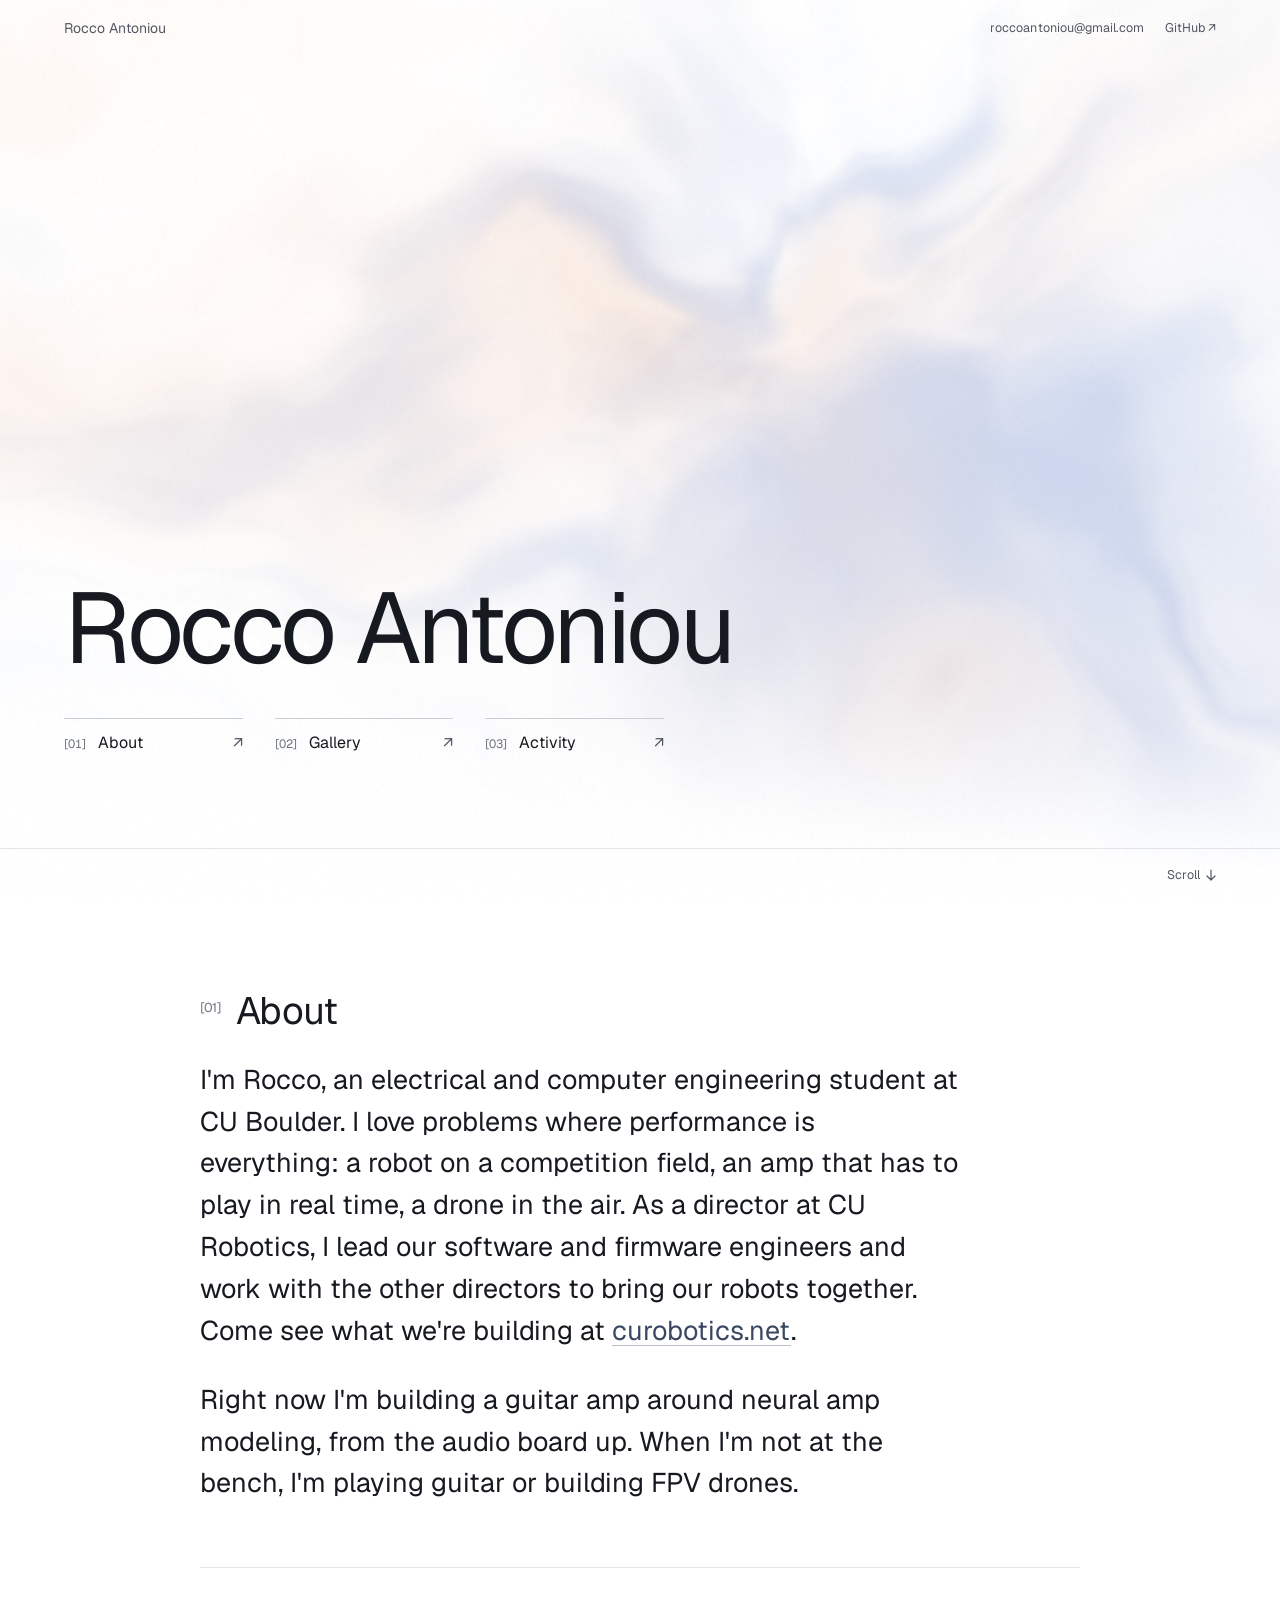
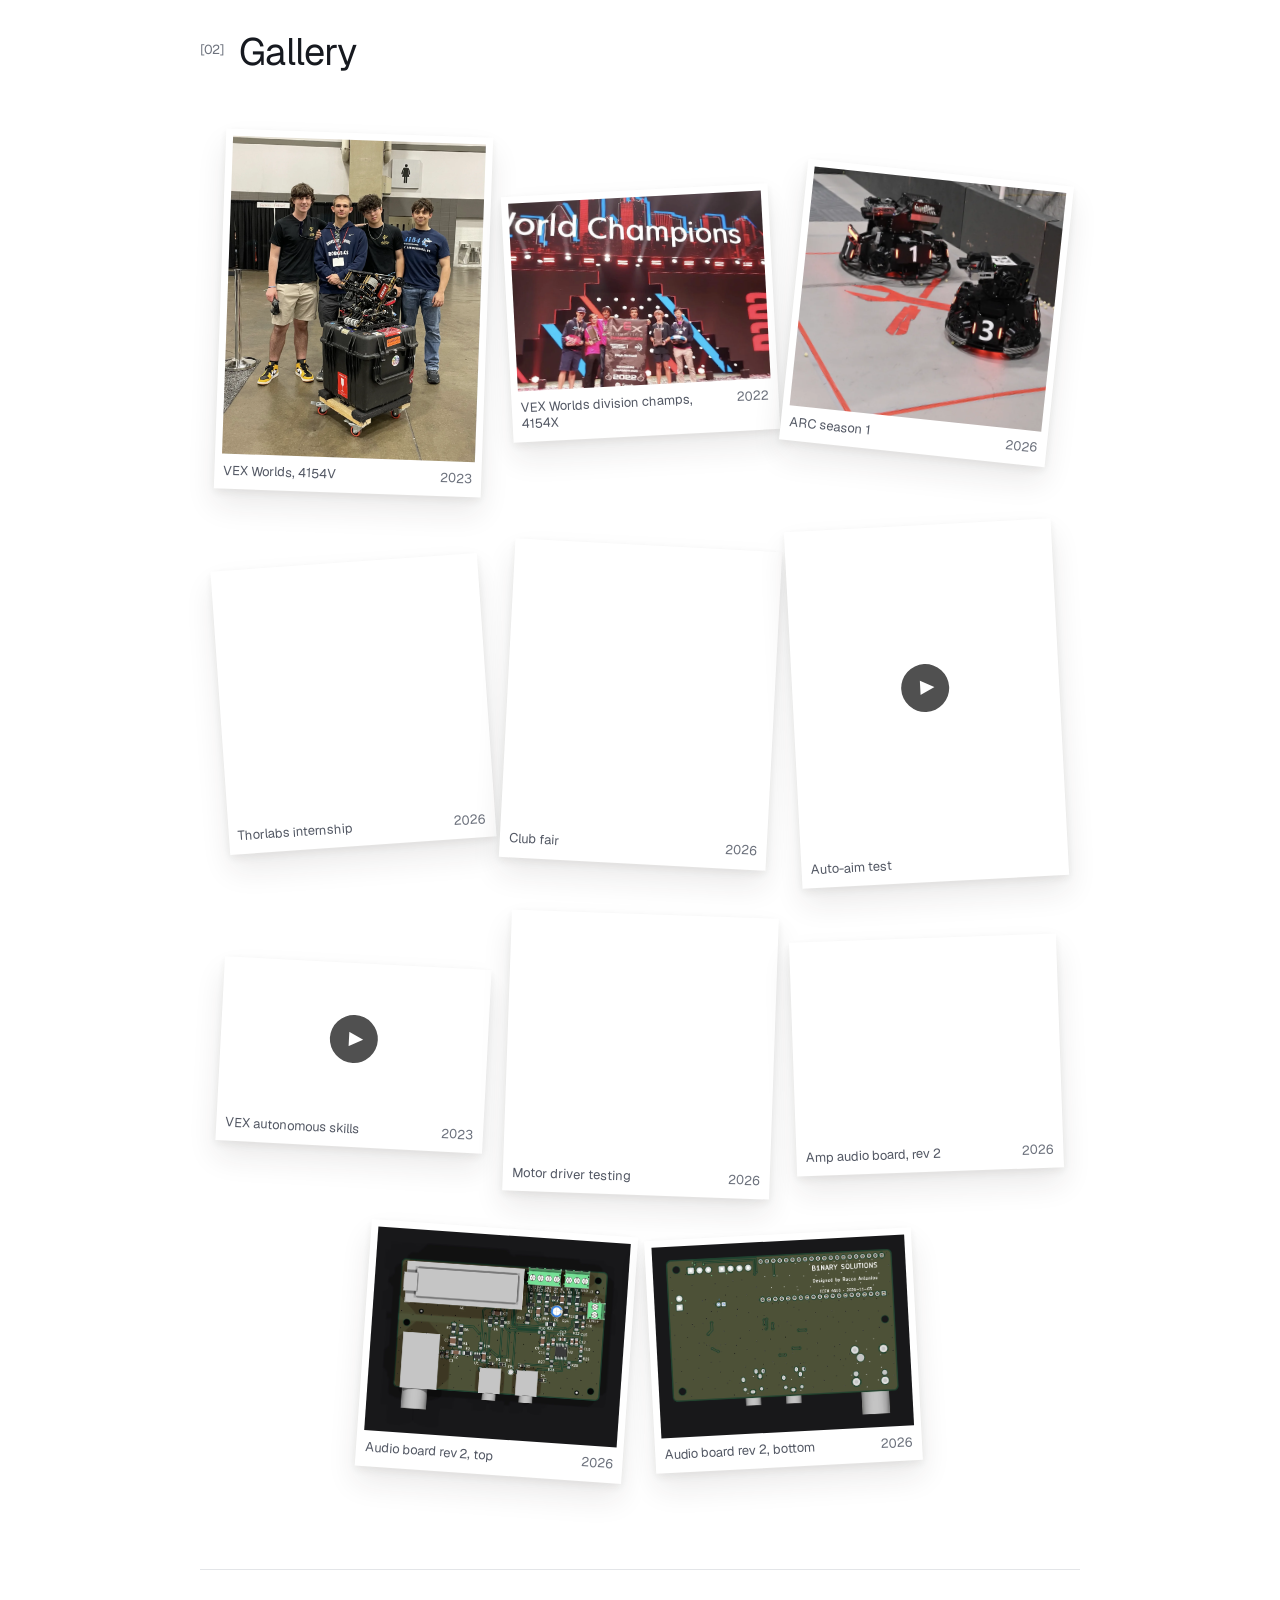
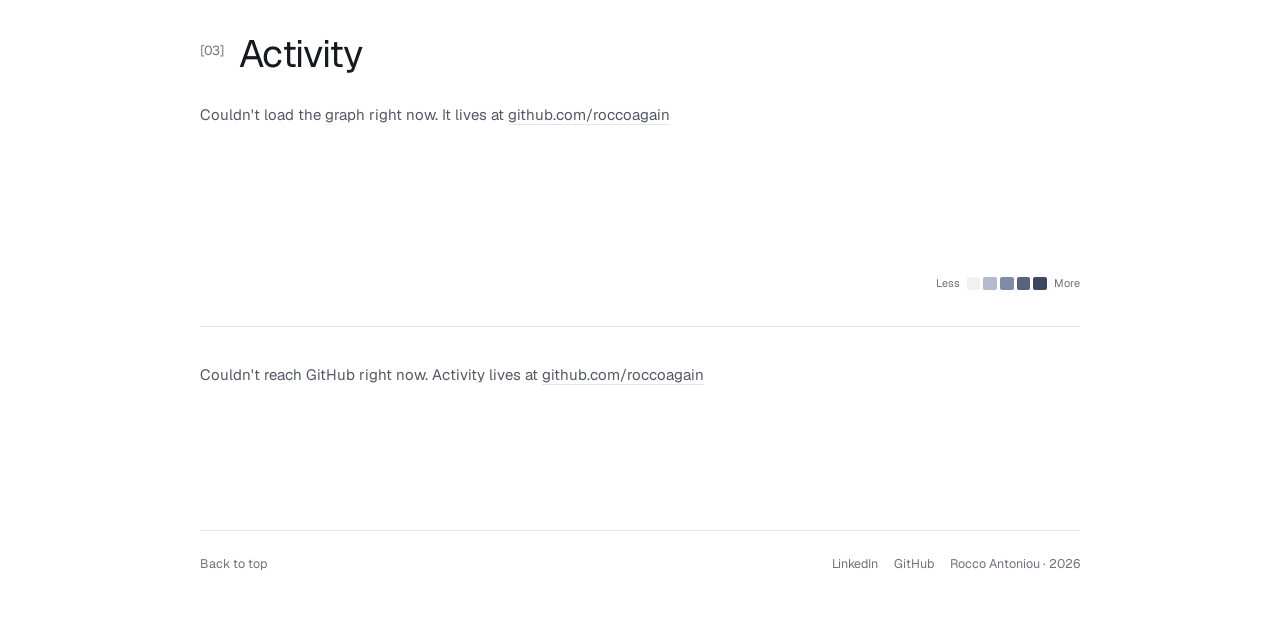
==== index.html @ c071d772 "Name team 4154X in the VEX Worlds 2022 caption Co-Authored-By: Claude Opus 5.5 <noreply@anthropic.co" ====
<!doctype html>
<html lang="en">
<head>
  <meta charset="utf-8" />
  <meta name="viewport" content="width=device-width, initial-scale=1" />
  <meta name="description" content="Rocco Antoniou — Electrical & Computer Engineering student at the University of Colorado Boulder." />
  <meta name="color-scheme" content="light dark" />
  <meta name="theme-color" content="#ffffff" media="(prefers-color-scheme: light)" />
  <meta name="theme-color" content="#000000" media="(prefers-color-scheme: dark)" />
  <title>Rocco Antoniou</title>
  <link rel="preload" href="Geist-Variable.woff2" as="font" type="font/woff2" crossorigin />
  <script>document.documentElement.classList.add("js");</script>
  <link rel="stylesheet" href="styles.css?v=23" />
</head>

<body>
  <a class="skip-link" href="#about">Skip to content</a>
  <header class="topbar fx" style="--i: 3">
    <a class="topbar-name" href="#top" tabindex="-1">Rocco Antoniou</a>
    <nav class="topbar-links" aria-label="Contact">
      <a href="mailto:roccoantoniou@gmail.com">roccoantoniou@gmail.com</a>
      <a href="https://github.com/roccoagain" target="_blank" rel="noopener noreferrer">GitHub ↗</a>
    </nav>
  </header>

  <section class="hero" id="top">
    <canvas class="hero-shader" aria-hidden="true"></canvas>
    <div class="hero-inner">
      <h1 class="title fx" style="--i: 0">Rocco Antoniou</h1>

      <ol class="index" aria-label="Contents">
        <li class="index-row fx" style="--i: 1">
          <a class="index-link" href="#about">
            <span class="index-number">[01]</span>
            <span class="index-label">About</span>
            <span class="index-arrow" aria-hidden="true">↗</span>
          </a>
        </li>
        <li class="index-row fx" style="--i: 1">
          <a class="index-link" href="#gallery">
            <span class="index-number">[02]</span>
            <span class="index-label">Gallery</span>
            <span class="index-arrow" aria-hidden="true">↗</span>
          </a>
        </li>
        <!-- Artifacts is hidden while it's empty. To bring it back, uncomment this
             link, the #artifacts section and the artifacts.js script tag below,
             and renumber Activity to [04] here and in its section heading.
        <li class="index-row fx" style="--i: 1">
          <a class="index-link" href="#artifacts">
            <span class="index-number">[03]</span>
            <span class="index-label">Artifacts</span>
            <span class="index-arrow" aria-hidden="true">↗</span>
          </a>
        </li>
        -->
        <li class="index-row fx" style="--i: 1">
          <a class="index-link" href="#activity">
            <span class="index-number">[03]</span>
            <span class="index-label">Activity</span>
            <span class="index-arrow" aria-hidden="true">↗</span>
          </a>
        </li>
      </ol>
    </div>

    <div class="strip fx" style="--i: 2">
      <a href="#about" aria-label="Scroll to content">
        Scroll
        <svg width="10" height="12" viewBox="0 0 10 12" fill="none" aria-hidden="true"><path d="M5 1v10M1 7l4 4 4-4" stroke="currentColor" stroke-width="1.2" stroke-linecap="round" stroke-linejoin="round"/></svg>
      </a>
    </div>
  </section>

  <main class="content">
    <section class="intro reveal" id="about">
      <h2 class="block-title"><span class="block-number">[01]</span> About</h2>
      <p class="intro-text">I'm Rocco, an electrical and computer engineering student at CU Boulder. I love problems where performance is everything: a robot on a competition field, an amp that has to play in real time, a drone in the air. As a director at CU Robotics, I lead our software and firmware engineers and work with the other directors to bring our robots together. Come see what we're building at <a href="https://curobotics.net" target="_blank" rel="noopener noreferrer">curobotics.net</a>.</p>
      <p class="intro-text">Right now I'm building a guitar amp around neural amp modeling, from the audio board up. When I'm not at the bench, I'm playing guitar or building FPV drones.</p>
    </section>

    <section class="block" id="gallery" aria-labelledby="gallery-title">
      <h2 class="block-title reveal" id="gallery-title"><span class="block-number">[02]</span> Gallery</h2>
      <div class="photo-gallery reveal" role="group" aria-label="Robotics, internship and project gallery">
        <a class="photo-print" href="images/4154v-worlds.webp" style="--tilt: 2deg; --order: 1">
          <img src="images/4154v-worlds.webp" width="1600" height="2015" alt="VEX team 4154V with their robot at the 2023 VEX Worlds" loading="lazy" decoding="async" />
          <span class="print-caption" aria-hidden="true"><span>VEX Worlds, 4154V</span> <span class="print-year">2023</span></span>
        </a>
        <a class="photo-print" href="images/vex-worlds-2022-division-champs.webp" style="--tilt: -3deg; --order: 2">
          <img src="images/vex-worlds-2022-division-champs.webp" width="1206" height="895" alt="VEX team 4154X on stage at the 2022 VEX Worlds, holding trophies and the High School Division Champions banner" loading="lazy" decoding="async" />
          <span class="print-caption" aria-hidden="true"><span>VEX Worlds division champs, 4154X</span> <span class="print-year">2022</span></span>
        </a>
        <a class="photo-print" href="images/cu-robots.webp" style="--tilt: 6deg; --order: 3">
          <img src="images/cu-robots.webp" width="1024" height="972" alt="CU Robotics robots on the field at ARC season 1, 2026" loading="lazy" decoding="async" />
          <span class="print-caption" aria-hidden="true"><span>ARC season 1</span> <span class="print-year">2026</span></span>
        </a>
        <a class="photo-print" href="images/thorlabs-interns.webp" style="--tilt: -4deg; --order: 4">
          <img src="images/thorlabs-interns.webp" width="1600" height="1530" alt="Rocco with a fellow intern at the Thorlabs Colorado Center for Innovation, summer 2026" loading="lazy" decoding="async" />
          <span class="print-caption" aria-hidden="true"><span>Thorlabs internship</span> <span class="print-year">2026</span></span>
        </a>
        <a class="photo-print" href="images/cu-robotics-club-fair.webp" style="--tilt: 3deg; --order: 5">
          <img src="images/cu-robotics-club-fair.webp" width="1043" height="1141" alt="Rocco at the CU Robotics tent with a robot at a campus club fair in 2026" loading="lazy" decoding="async" />
          <span class="print-caption" aria-hidden="true"><span>Club fair</span> <span class="print-year">2026</span></span>
        </a>
        <a class="photo-print video-print" href="images/robot-auto-aim.mp4" data-video style="--tilt: -3deg; --order: 6">
          <img src="images/robot-auto-aim.webp" width="480" height="598" alt="Robot auto-aim demonstration" loading="lazy" decoding="async" />
          <span class="print-caption" aria-hidden="true">Auto-aim test</span>
          <span class="video-play" aria-hidden="true">▶</span>
        </a>
        <a class="photo-print video-print" href="images/vex-skills.mp4" data-video style="--tilt: 3deg; --order: 7">
          <img src="images/vex-skills.webp" width="1280" height="720" alt="VEX Robotics autonomous skills run, 2023" loading="lazy" decoding="async" />
          <span class="print-caption" aria-hidden="true"><span>VEX autonomous skills</span> <span class="print-year">2023</span></span>
          <span class="video-play" aria-hidden="true">▶</span>
        </a>
        <a class="photo-print" href="images/motor-driver-testing.webp" style="--tilt: 2deg; --order: 8">
          <img src="images/motor-driver-testing.webp" width="1600" height="1513" alt="Bench setup for testing motor drivers Rocco wrote: a 3D-printed arm on a brushless motor, two more motors and a control board wired to a power supply" loading="lazy" decoding="async" />
          <span class="print-caption" aria-hidden="true"><span>Motor driver testing</span> <span class="print-year">2026</span></span>
        </a>
        <a class="photo-print" href="images/audio-board-rev2.webp" style="--tilt: -2deg; --order: 9">
          <img src="images/audio-board-rev2.webp" width="1600" height="1213" alt="3D render of the guitar amp's audio board rev 2, with the Daisy Seed, input jacks and screw terminals" loading="lazy" decoding="async" />
          <span class="print-caption" aria-hidden="true"><span>Amp audio board, rev 2</span> <span class="print-year">2026</span></span>
        </a>
        <a class="photo-print" href="images/audio-board-rev2-top.webp" style="--tilt: 4deg; --order: 10">
          <img src="images/audio-board-rev2-top.webp" width="1478" height="1196" alt="Top view render of the audio board rev 2 layout" loading="lazy" decoding="async" />
          <span class="print-caption" aria-hidden="true"><span>Audio board rev 2, top</span> <span class="print-year">2026</span></span>
        </a>
        <a class="photo-print" href="images/audio-board-rev2-bottom.webp" style="--tilt: -3deg; --order: 11">
          <img src="images/audio-board-rev2-bottom.webp" width="1351" height="1021" alt="Bottom view render of the audio board rev 2, with the B1nary Solutions silkscreen" loading="lazy" decoding="async" />
          <span class="print-caption" aria-hidden="true"><span>Audio board rev 2, bottom</span> <span class="print-year">2026</span></span>
        </a>
      </div>
    </section>

    <dialog class="photo-viewer" aria-label="Gallery viewer">
      <button class="viewer-close" type="button" aria-label="Close gallery viewer" autofocus>×</button>
      <img class="viewer-image" alt="" />
      <video class="viewer-video" controls playsinline preload="none" hidden></video>
      <div class="viewer-controls">
        <button class="viewer-prev" type="button" aria-label="Previous item">←</button>
        <span class="viewer-count" aria-live="polite" aria-atomic="true"></span>
        <button class="viewer-next" type="button" aria-label="Next item">→</button>
      </div>
    </dialog>

    <!-- Artifacts section, hidden while empty (see the note in the contents list).
    <section class="block reveal" id="artifacts">
      <h2 class="block-title"><span class="block-number">[03]</span> Artifacts</h2>
      <p class="block-lede">Small, self-contained pages I've built. This list finds them on its own: any folder in the site's repo with a page in it shows up here.</p>
      <ul class="rows" id="artifact-list">
        <li><span class="row-blurb">Nothing here right now. New pages show up on their own.</span></li>
      </ul>
    </section>
    -->

    <section class="block reveal" id="activity">
      <h2 class="block-title"><span class="block-number">[03]</span> Activity</h2>
      <p class="block-lede" id="contrib-lede">Loading the last year from GitHub…</p>
      <div class="graph-wrap">
        <div class="graph" id="contrib-graph" role="img" aria-label="GitHub contribution graph for the last year"></div>
      </div>
      <div class="graph-legend" aria-hidden="true">
        <span>Less</span>
        <i class="cell l0"></i><i class="cell l1"></i><i class="cell l2"></i><i class="cell l3"></i><i class="cell l4"></i>
        <span>More</span>
      </div>
      <p class="block-lede is-mid" id="activity-lede">Loading recent public activity…</p>
      <ul class="rows" id="activity-list"></ul>
    </section>

    <footer class="colophon">
      <a href="#top">Back to top</a>
      <span class="colophon-links">
        <a href="https://www.linkedin.com/in/roccoantoniou" target="_blank" rel="noopener noreferrer">LinkedIn</a>
        <a href="https://github.com/roccoagain" target="_blank" rel="noopener noreferrer">GitHub</a>
        <span>Rocco Antoniou · 2026</span>
      </span>
    </footer>
  </main>

  <script src="hero-shader.js?v=1" defer></script>
  <script src="main.js?v=4" defer></script>
  <script src="gallery.js?v=3" defer></script>
  <!-- <script src="artifacts.js?v=1" defer></script> (Artifacts hidden while empty) -->
  <script src="activity.js?v=2" defer></script>
</body>
</html>
---- styles.css ----
@font-face {
  font-family: "Geist";
  font-style: normal;
  font-weight: 100 900;
  src: url("Geist-Variable.woff2") format("woff2");
  font-display: swap;
}

:root {
  color-scheme: light dark;

  /* The page follows the system theme: white in light mode, black in dark mode. */
  --paper: #fff;
  --paper-line: #e3e5e8;
  --line-strong: #c9ced6;
  --card: #fff;
  --bar-bg: rgba(255, 255, 255, 0.85);
  --text: #16191f;
  --text-soft: #535864;
  --text-faint: #6d727d;
  --slate: #3a4763;
  --select: rgba(58, 71, 99, 0.2);
  --print-shadow: 0 3px 8px #28251d14, 0 16px 30px #28251d17;
  --print-shadow-hover: 0 4px 10px #28251d14, 0 24px 40px #28251d26;
  --cell-0: rgba(58, 71, 99, 0.08);
  --cell-1: #b3bccc;
  --cell-2: #7e8ca6;
  --cell-3: #56647f;
  --cell-4: #3a4763;
  --hero-cool: rgba(150, 168, 205, 0.4);
  --hero-warm: rgba(244, 206, 186, 0.35);

  /* the gallery viewer is always dark */
  --ink: #f7f7f5;

  --strip: 52px;
  --bar: 56px;
  --gutter: clamp(24px, 5vw, 80px);
  --measure: 880px;
  --section-pad: clamp(40px, 7vh, 72px);
  --sans: "Geist", -apple-system, BlinkMacSystemFont, "Segoe UI", Helvetica, Arial, sans-serif;
  --display: var(--sans);
  --ease-out: cubic-bezier(0.22, 0.61, 0.36, 1);
}

@media (prefers-color-scheme: dark) {
  :root {
    --paper: #000;
    --paper-line: #26282d;
    --line-strong: #3a3d44;
    --card: #131417;
    --bar-bg: rgba(0, 0, 0, 0.8);
    --text: #f2f3f5;
    --text-soft: #aeb2ba;
    --text-faint: #8c919a;
    --slate: #a9b8d6;
    --select: rgba(169, 184, 214, 0.3);
    --print-shadow: 0 3px 8px #0006, 0 16px 30px #0008;
    --print-shadow-hover: 0 4px 10px #0006, 0 24px 40px #000a;
    --cell-0: rgba(169, 184, 214, 0.1);
    --cell-1: #2c3546;
    --cell-2: #435273;
    --cell-3: #6577a0;
    --cell-4: #a9b8d6;
    --hero-cool: rgba(51, 66, 102, 0.6);
    --hero-warm: rgba(92, 56, 43, 0.4);
  }
}

* {
  box-sizing: border-box;
}

html {
  scroll-behavior: smooth;
}

::selection {
  background: var(--select);
}

body {
  margin: 0;
  background: var(--paper);
  color: var(--text);
  font-family: var(--sans);
  -webkit-font-smoothing: antialiased;
}

a:focus-visible {
  outline: 2px solid currentColor;
  outline-offset: 5px;
}

.skip-link {
  position: fixed;
  top: 12px;
  left: 24px;
  z-index: 20;
  padding: 12px 16px;
  background: var(--paper);
  color: var(--text);
  transform: translateY(-160%);
}

.skip-link:focus {
  transform: none;
}

/* ── top bar ── */
.topbar {
  position: fixed;
  top: 0;
  left: 0;
  right: 0;
  z-index: 10;
  height: var(--bar);
  padding: 0 var(--gutter);
  display: flex;
  justify-content: space-between;
  align-items: center;
  font-size: 12.5px;
  letter-spacing: 0.005em;
  color: var(--text-soft);
  border-bottom: 1px solid transparent;
  transition:
    color 0.35s var(--ease-out),
    background-color 0.35s var(--ease-out),
    border-color 0.35s var(--ease-out);
}

.topbar.is-light {
  background: var(--bar-bg);
  -webkit-backdrop-filter: blur(10px);
  backdrop-filter: blur(10px);
  border-bottom-color: var(--paper-line);
}

.topbar-name {
  margin-right: auto;
  font-family: var(--display);
  font-size: 14px;
  opacity: 0;
  transform: translateY(4px);
  pointer-events: none;
  transition: opacity 0.35s var(--ease-out), transform 0.35s var(--ease-out);
}

.topbar.is-light .topbar-name {
  opacity: 1;
  transform: none;
  pointer-events: auto;
  color: var(--text);
}

.topbar-links {
  display: flex;
  align-items: center;
  gap: 20px;
  white-space: nowrap;
}

.topbar a {
  color: inherit;
  text-decoration: underline 1px transparent;
  text-underline-offset: 0.25em;
  transition: text-decoration-color 0.25s var(--ease-out);
}

.topbar a:hover,
.topbar a:focus-visible {
  text-decoration-color: currentColor;
  outline: none;
}

/* ── hero ── */
.hero {
  position: relative;
  min-height: 100vh;
  min-height: 100svh;
  display: flex;
  flex-direction: column;
  justify-content: flex-end;
  align-items: center;
  padding: calc(var(--bar) + 80px) var(--gutter) calc(var(--strip) + 80px);
  color: var(--text);
  background-color: var(--paper);
  /* Shown when WebGL isn't available: a still version of the shader's glow. */
  background-image:
    radial-gradient(60% 55% at 82% 18%, var(--hero-cool), transparent 70%),
    radial-gradient(45% 40% at 62% 38%, var(--hero-warm), transparent 70%);
  overflow: hidden;
}

.hero-shader {
  position: absolute;
  inset: 0;
  z-index: 0;
  width: 100%;
  height: 100%;
  display: block;
  pointer-events: none;
  opacity: 0;
  transition: opacity 1.6s var(--ease-out);
}

.hero-shader.is-on {
  opacity: 1;
}

.hero-inner {
  position: relative;
  z-index: 1;
  width: 100%;
}

.title {
  margin: 0;
  font-family: var(--display);
  font-weight: 400;
  font-size: clamp(38px, 7.8vw, 112px);
  line-height: 1;
  letter-spacing: -0.035em;
}

/* ── hero index ── */
.index {
  list-style: none;
  width: min(100%, 600px);
  display: flex;
  gap: 32px;
  margin: 40px 0 0;
  padding: 0;
  font-family: var(--display);
  font-size: 16px;
  line-height: 2;
}

.index-row {
  flex: 1;
}

.index-link {
  display: flex;
  align-items: baseline;
  gap: 12px;
  padding: 8px 0;
  border-top: 1px solid var(--line-strong);
  white-space: nowrap;
  color: inherit;
  text-decoration: none;
}

.index-link:focus-visible {
  outline: none;
}

.index-number {
  font-family: var(--sans);
  font-size: 12px;
  font-variant-numeric: tabular-nums;
  color: var(--text-faint);
}

.index-label {
  border-bottom: 1px solid transparent;
  transition: border-color 0.25s var(--ease-out);
}

.index-link:hover .index-label,
.index-link:focus-visible .index-label {
  border-bottom-color: var(--text-soft);
}

.index-arrow {
  margin-left: auto;
  font-family: var(--sans);
  color: var(--text-soft);
  transition: transform 0.3s var(--ease-out);
}

.index-link:hover .index-arrow,
.index-link:focus-visible .index-arrow {
  transform: translate(2px, -2px);
}

@media (hover: hover) {
  .index:hover .index-row:not(:hover) {
    opacity: 0.7;
    transition: opacity 0.3s var(--ease-out);
  }
}

/* ── bottom strip ── */
.strip {
  position: absolute;
  left: 0;
  right: 0;
  bottom: 0;
  z-index: 2;
  height: var(--strip);
  padding: 0 var(--gutter);
  display: flex;
  justify-content: flex-end;
  align-items: center;
  gap: 16px;
  border-top: 1px solid var(--paper-line);
  font-size: 12.5px;
  color: var(--text-soft);
}

.strip a {
  color: inherit;
  text-decoration: none;
  display: inline-flex;
  align-items: center;
  gap: 6px;
}

.strip a svg {
  animation: bob 2.4s ease-in-out infinite;
}

@keyframes bob {
  0%, 100% { transform: translateY(-1px); }
  50% { transform: translateY(2px); }
}

/* ── content ── */
.content {
  position: relative;
  z-index: 1;
  background: var(--paper);
  padding: clamp(56px, 10vh, 120px) 24px 64px;
}

.intro,
.block,
.colophon {
  width: min(100%, var(--measure));
  margin: 0 auto;
}

.intro,
.block {
  scroll-margin-top: calc(var(--bar) + 16px);
}

.intro {
  padding-bottom: var(--section-pad);
}

.intro-text {
  max-width: 760px;
  margin: 0;
  font-size: clamp(20px, 2.3vw, 27px);
  line-height: 1.55;
}

.intro-text + .intro-text {
  margin-top: 1em;
}

.intro-text a {
  color: var(--slate);
  text-decoration: underline;
  text-decoration-thickness: 1px;
  text-underline-offset: 0.2em;
  text-decoration-color: color-mix(in srgb, currentColor 35%, transparent);
  transition: text-decoration-color 0.25s var(--ease-out);
}

.intro-text a:hover {
  text-decoration-color: currentColor;
}

.intro .block-title {
  margin-bottom: clamp(20px, 3vh, 28px);
}

.block {
  padding: var(--section-pad) 0;
  border-top: 1px solid var(--paper-line);
}

.block-title {
  margin: 0 0 clamp(24px, 4vh, 36px);
  font-family: var(--display);
  font-weight: 400;
  font-size: clamp(30px, 4vw, 38px);
  line-height: 1.1;
  letter-spacing: -0.02em;
}

.block-number {
  font-family: var(--sans);
  font-size: 13px;
  color: var(--text-faint);
  vertical-align: 0.9em;
  margin-right: 6px;
}

.block-lede {
  margin: -8px 0 24px;
  font-size: 15px;
  line-height: 1.6;
  color: var(--text-soft);
}

/* lede introducing the second half of a section */
.block-lede.is-mid {
  margin: clamp(28px, 4vh, 40px) 0 16px;
  padding-top: clamp(28px, 4vh, 40px);
  border-top: 1px solid var(--paper-line);
}

.block-lede a,
.rows a {
  color: inherit;
  text-decoration: underline 1px var(--paper-line);
  text-underline-offset: 0.25em;
  transition: text-decoration-color 0.25s var(--ease-out);
}

.rows a {
  color: var(--text);
}

.block-lede a:hover,
.rows a:hover {
  text-decoration-color: currentColor;
}

/* ── gallery ── */
.photo-gallery {
  width: min(100%, var(--measure));
  margin: 8px auto 0;
  padding: 24px 20px 32px;
  display: flex;
  flex-wrap: wrap;
  gap: 32px 20px;
  align-items: center;
  justify-content: center;
  isolation: isolate;
}

.photo-print {
  display: block;
  flex: 0 0 calc((100% - 40px) / 3);
  min-width: 0;
  padding: 7px 7px 0;
  background: var(--card);
  color: var(--text-soft);
  text-decoration: none;
  box-shadow: var(--print-shadow);
  transform: rotate(var(--tilt));
  transition: transform 0.45s var(--ease-out), box-shadow 0.45s var(--ease-out);
  cursor: zoom-in;
}

.photo-print img {
  display: block;
  width: 100%;
  height: auto;
}

.print-caption {
  display: flex;
  align-items: baseline;
  gap: 8px;
  padding: 9px 2px 10px;
  font-family: var(--display);
  font-size: 13px;
  line-height: 1.25;
}

.print-year {
  flex-shrink: 0;
  margin-left: auto;
  color: var(--text-faint);
  font-variant-numeric: tabular-nums;
}

.js .photo-gallery:not(.is-visible) .photo-print {
  transform: translateY(28px) rotate(0);
}

/* The staggered entrance is an animation, not a transition delay, so it
   doesn't linger and slow down later hovers. */
.js .photo-gallery.is-visible .photo-print {
  animation: print-in 0.45s var(--ease-out) backwards;
  animation-delay: calc(var(--order) * 80ms);
}

@keyframes print-in {
  from { transform: translateY(28px) rotate(0); }
}

.photo-print:focus-visible {
  outline: 2px solid var(--slate);
  outline-offset: 4px;
  z-index: 2;
  transform: translateY(-12px) rotate(0);
}

@media (hover: hover) {
  .photo-print:hover {
    z-index: 2;
    transform: translateY(-12px) rotate(0) scale(1.035);
    box-shadow: var(--print-shadow-hover);
  }
}

.video-print {
  position: relative;
}

.video-play {
  position: absolute;
  top: calc(50% - 16px);
  left: 50%;
  transform: translate(-50%, -50%);
  display: grid;
  place-items: center;
  width: 48px;
  height: 48px;
  padding-left: 3px;
  border-radius: 50%;
  background: #111b;
  color: #fff;
  font-size: 20px;
}

/* ── gallery viewer ── */
.photo-viewer {
  position: fixed;
  inset: 0;
  width: 100%;
  max-width: none;
  height: 100%;
  max-height: none;
  margin: 0;
  padding: 64px 24px 80px;
  border: 0;
  background: rgba(17, 18, 19, 0.96);
  color: var(--ink);
}

.photo-viewer[open] {
  display: flex;
  align-items: center;
  justify-content: center;
  animation: fx-fade-in 0.25s ease-out;
}

/* Keep scroll gestures from reaching the page behind the open viewer. */
.photo-viewer:modal {
  overscroll-behavior: contain;
}

.photo-viewer::backdrop {
  background: #111;
  overflow: hidden;
  overscroll-behavior: contain;
}

.viewer-image,
.viewer-video {
  max-width: 100%;
  max-height: 100%;
}

.viewer-image {
  display: block;
  object-fit: contain;
}

.viewer-image[hidden],
.viewer-video[hidden] {
  display: none;
}

.photo-viewer button {
  width: 44px;
  height: 44px;
  padding: 0;
  border: 1px solid #ffffff40;
  border-radius: 50%;
  background: transparent;
  color: inherit;
  font: 24px var(--sans);
  cursor: pointer;
}

.photo-viewer button:hover {
  background: #ffffff18;
}

.photo-viewer button:focus-visible {
  outline: 2px solid currentColor;
  outline-offset: 4px;
}

.viewer-close {
  position: absolute;
  right: 20px;
  top: 14px;
}

.viewer-controls {
  position: absolute;
  bottom: 20px;
  left: 0;
  right: 0;
  display: flex;
  align-items: center;
  justify-content: center;
  gap: 24px;
}

.viewer-count {
  min-width: 48px;
  font: 13px var(--display);
  text-align: center;
}

/* ── activity ── */
/* Cells grow to fill the column, down to 9px before the graph scrolls. */
#activity {
  container-type: inline-size;
}

.graph-wrap,
.graph-legend {
  --gap: 3px;
  --cell: max(9px, min(14px, calc((100cqw - 52 * var(--gap)) / 53)));
}

.graph-wrap {
  overflow-x: auto;
  padding-bottom: 4px;
}

.graph-months {
  display: grid;
  grid-template-columns: repeat(53, var(--cell));
  gap: var(--gap);
  width: max-content;
  margin-bottom: 4px;
  font-size: 11px;
  color: var(--text-faint);
}

.graph {
  display: grid;
  grid-template-rows: repeat(7, var(--cell));
  grid-auto-flow: column;
  grid-auto-columns: var(--cell);
  gap: var(--gap);
  width: max-content;
  min-height: calc(7 * var(--cell) + 6 * var(--gap));
}

.cell {
  display: block;
  width: var(--cell, 9px);
  height: var(--cell, 9px);
  border-radius: 2px;
  background: var(--cell-0);
}

.cell.pad { visibility: hidden; }
.cell.l1 { background: var(--cell-1); }
.cell.l2 { background: var(--cell-2); }
.cell.l3 { background: var(--cell-3); }
.cell.l4 { background: var(--cell-4); }

.graph-legend {
  max-width: calc(53 * var(--cell) + 52 * var(--gap)); /* lines up with the graph */
  display: flex;
  align-items: center;
  justify-content: flex-end;
  gap: 3px;
  margin-top: 8px;
  font-size: 11px;
  color: var(--text-faint);
}

.graph-legend span + .cell,
.graph-legend .cell + span {
  margin-left: 4px;
}

.rows {
  list-style: none;
  margin: 0;
  padding: 0;
  font-size: 15px;
  line-height: 1.6;
}

.rows li {
  display: flex;
  align-items: baseline;
  gap: 8px;
  padding: 16px 0;
  border-top: 1px solid var(--paper-line);
}

.rows li:first-child {
  border-top: none;
  padding-top: 0;
}

.row-name {
  min-width: 0;
  overflow-wrap: anywhere;
}

/* artifact rows carry a full-width description under the name line */
.rows .has-blurb {
  flex-wrap: wrap;
  row-gap: 2px;
}

.row-blurb {
  flex-basis: 100%;
  font-size: 13.5px;
  color: var(--text-soft);
}

.row-leader {
  flex: 1 1 0;
  min-width: 16px;
  overflow: hidden;
  white-space: nowrap;
  color: var(--paper-line);
  letter-spacing: 2px;
}

.row-leader::before {
  content: "..........................................................................................";
}

.row-count {
  margin-left: 6px;
  font-size: 12.5px;
  color: var(--text-faint);
}

.row-when {
  flex-shrink: 0;
  font-size: 12.5px;
  color: var(--text-faint);
  font-variant-numeric: tabular-nums;
}

/* artifacts read as cards: each one is a whole page you can open */
#artifact-list {
  display: grid;
  grid-template-columns: repeat(auto-fill, minmax(260px, 1fr));
  gap: 16px;
}

#artifact-list li,
#artifact-list li:first-child {
  position: relative;
  padding: 18px 20px 20px;
  border: 1px solid var(--paper-line);
  border-radius: 10px;
  background: var(--card);
  transition: transform 0.35s var(--ease-out), box-shadow 0.35s var(--ease-out), border-color 0.35s var(--ease-out);
}

#artifact-list .row-leader {
  display: none;
}

#artifact-list .row-name {
  flex: 1 1 auto;
  font-family: var(--display);
  font-size: 17px;
}

#artifact-list .row-when {
  margin-left: auto;
}

#artifact-list .row-blurb {
  margin-top: 6px;
}

/* The whole card is the link's hit area. */
#artifact-list a {
  border-bottom: 0;
}

#artifact-list a::after {
  content: "";
  position: absolute;
  inset: 0;
  border-radius: inherit;
}

#artifact-list a:focus-visible {
  outline: none;
}

#artifact-list li:focus-within {
  outline: 2px solid var(--slate);
  outline-offset: 3px;
}

@media (hover: hover) {
  #artifact-list li:hover {
    transform: translateY(-3px);
    border-color: var(--line-strong);
    box-shadow: var(--print-shadow);
  }
}

/* ── footer ── */
.colophon {
  margin-top: var(--section-pad);
  padding-top: 24px;
  border-top: 1px solid var(--paper-line);
  display: flex;
  justify-content: space-between;
  font-size: 12.5px;
  color: var(--text-faint);
}

.colophon-links {
  display: flex;
  flex-wrap: wrap;
  gap: 16px;
}

.colophon a {
  color: inherit;
  text-decoration: underline 1px transparent;
  text-underline-offset: 0.25em;
}

.colophon a:hover {
  text-decoration-color: currentColor;
}

/* ── entrance effects ── */
/* Only hide when JS is running; without it the page stays visible. */
.js .fx {
  opacity: 0;
}

.is-ready .fx {
  animation: fx-el-in 0.9s var(--ease-out) forwards;
  animation-delay: calc(0.25s + var(--i, 0) * 0.09s);
}

.is-ready .title.fx {
  animation-name: fx-title-in;
  animation-duration: 1.1s;
}

/* The top bar is position:fixed and later gains backdrop-filter. A filter left
   behind by animation-fill-mode:forwards nests the backdrop group in WebKit,
   so fade it with opacity only and leave its filter at none. */
.is-ready .topbar.fx {
  animation-name: fx-fade-in;
}

.js .reveal {
  opacity: 0;
  filter: blur(10px);
  transform: translateY(10px);
  transition:
    opacity 0.9s var(--ease-out),
    filter 0.9s var(--ease-out),
    transform 0.9s var(--ease-out);
}

.reveal.is-visible {
  opacity: 1;
  filter: blur(0);
  transform: none;
}

@keyframes fx-title-in {
  0% { opacity: 0; filter: blur(26px); }
  45% { opacity: 1; }
  100% { opacity: 1; filter: blur(0); }
}

@keyframes fx-fade-in {
  0% { opacity: 0; }
  100% { opacity: 1; }
}

@keyframes fx-el-in {
  0% { opacity: 0; filter: blur(12px); }
  100% { opacity: 1; filter: blur(0); }
}

@media (prefers-reduced-motion: reduce) {
  html { scroll-behavior: auto; }
  .fx,
  .reveal,
  .strip a svg {
    opacity: 1 !important;
    transform: none !important;
    filter: none !important;
    animation: none !important;
    transition: none !important;
  }
  .photo-print,
  .js .photo-gallery.is-visible .photo-print,
  .photo-viewer[open] {
    animation: none;
    transition: none;
  }
  .js .photo-gallery:not(.is-visible) .photo-print {
    transform: rotate(var(--tilt));
  }
}

/* ── small screens ── */
@media (max-width: 720px) {
  .topbar-name {
    display: none;
  }
  .topbar-links {
    width: 100%;
    justify-content: space-between;
  }
}

@media (max-width: 600px) {
  .hero {
    min-height: 88svh;
    padding-bottom: calc(var(--strip) + 48px);
  }
  .title {
    font-size: clamp(38px, 10vw, 60px);
  }
  .index {
    flex-wrap: wrap;
    gap: 8px 24px;
    margin-top: 32px;
  }
  .index-row {
    flex: 1 1 120px;
  }
  .content {
    padding-top: 56px;
    padding-bottom: 32px;
  }
  .photo-gallery {
    margin-top: 0;
    padding: 16px 4px 24px;
    gap: 24px 16px;
  }
  .photo-print {
    flex-basis: calc((100% - 16px) / 2);
    padding: 4px;
  }
  .row-leader {
    display: none;
  }
  .row-when {
    margin-left: auto;
    padding-left: 8px;
  }
  .colophon {
    gap: 20px;
  }
  .colophon-links {
    gap: 12px 20px;
  }
}

@media (max-width: 480px) {
  .row-name {
    flex: 1 1 auto;
  }
  .colophon {
    flex-direction: column;
  }
}

/* The two contact links stop fitting the bar below ~337px */
@media (max-width: 380px) {
  .topbar {
    padding: 0 16px;
    font-size: 11.5px;
  }
}
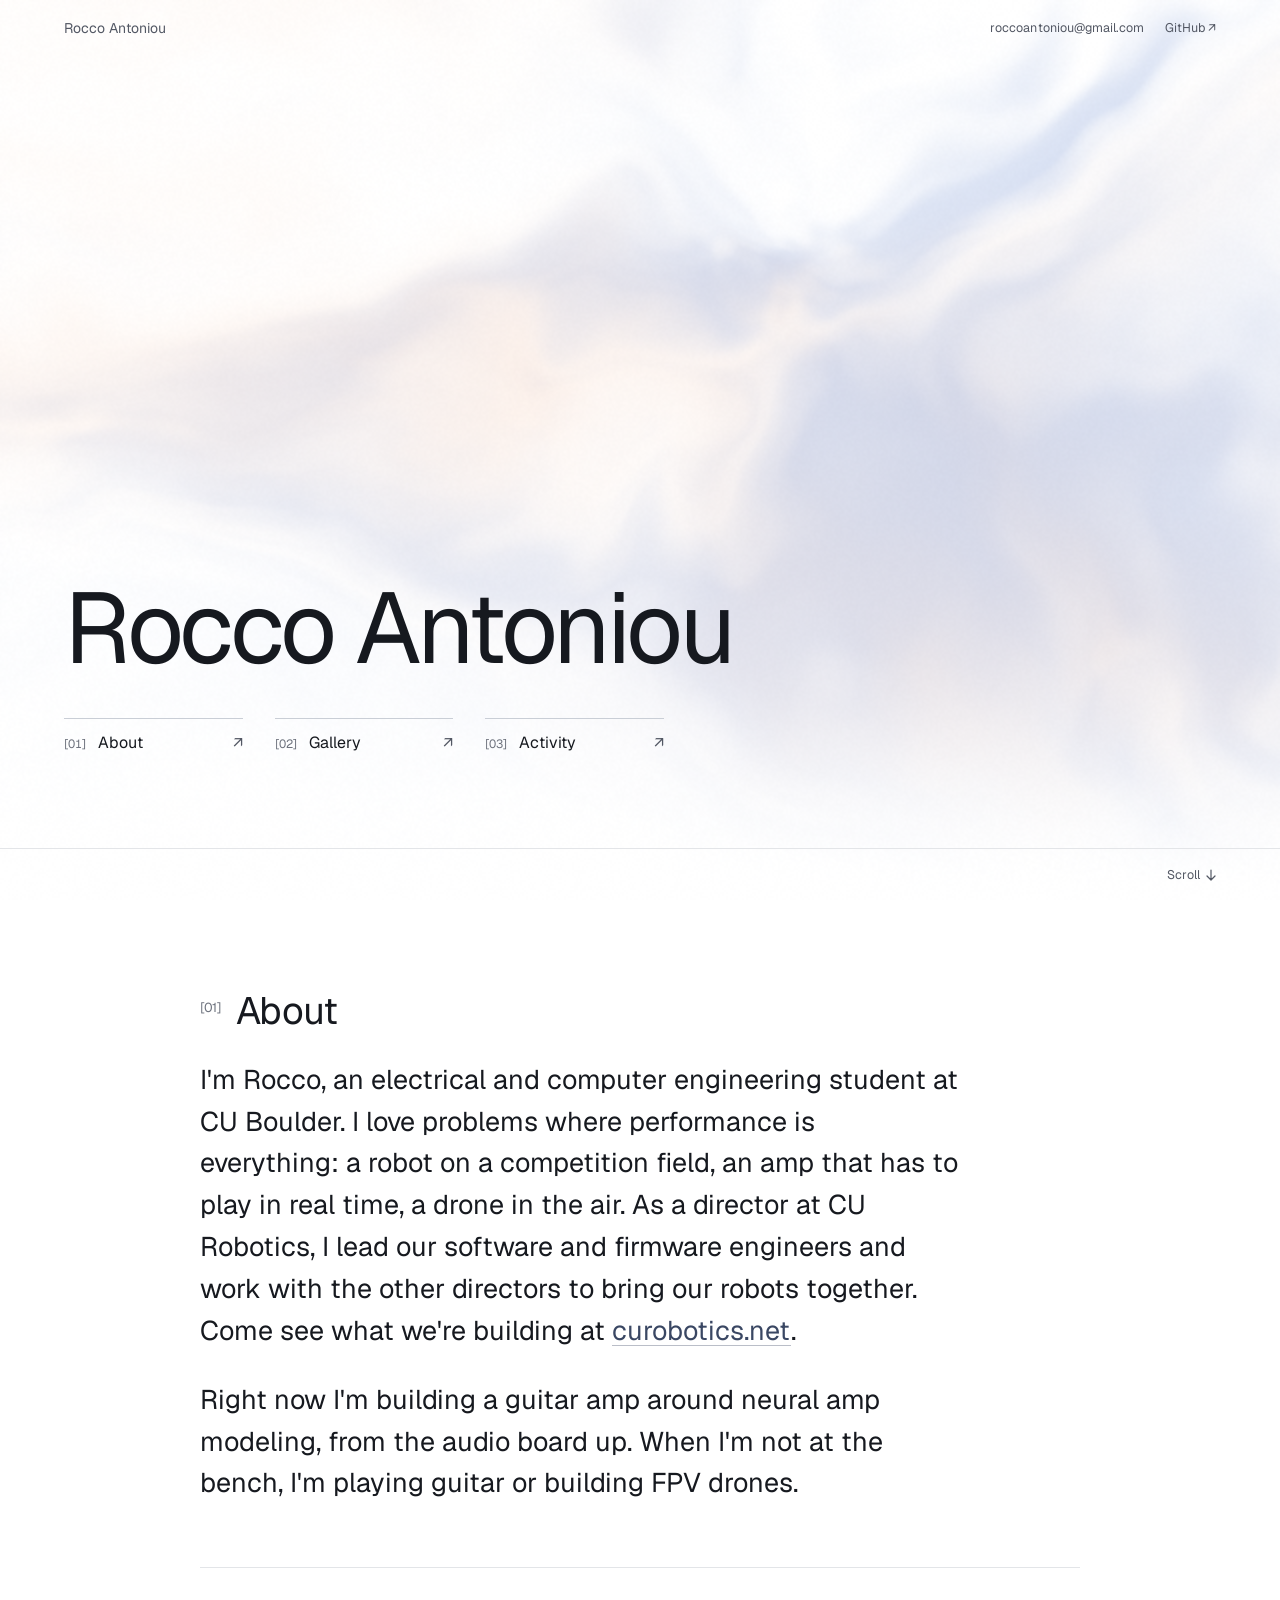
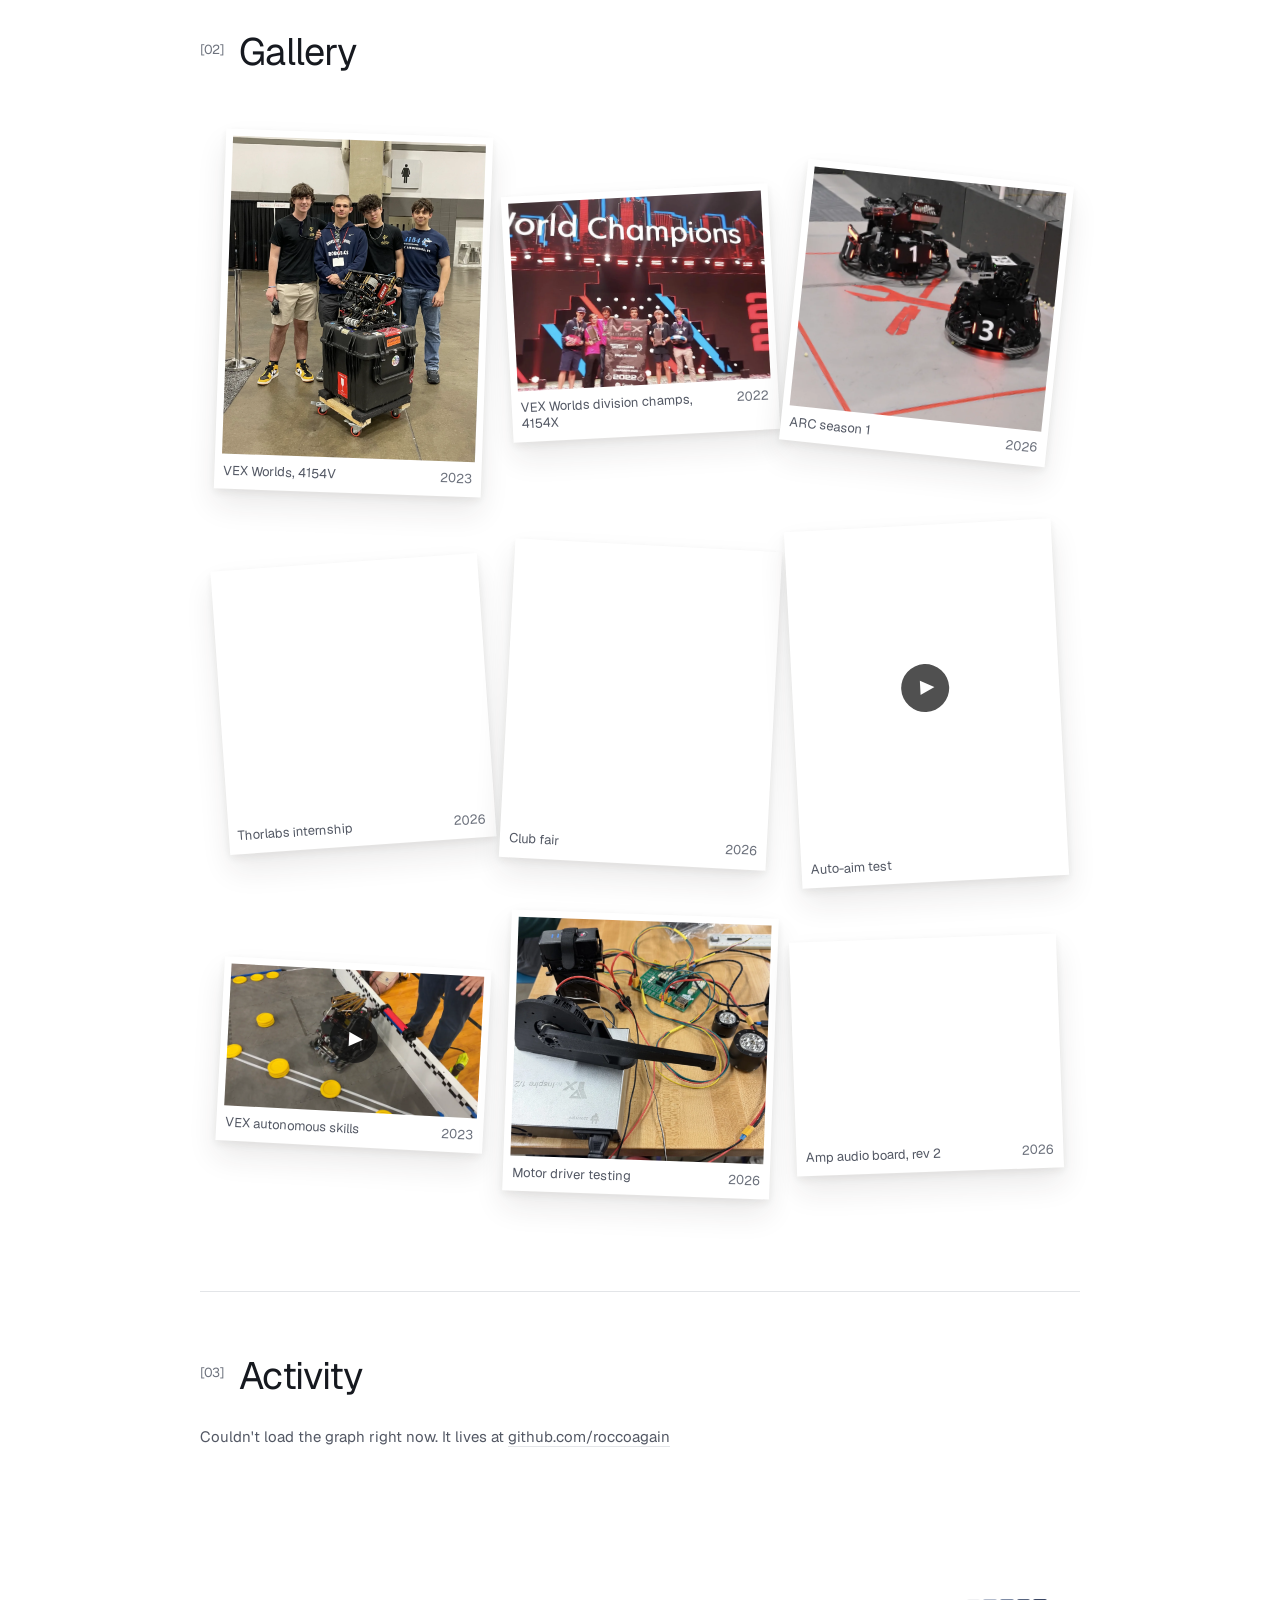
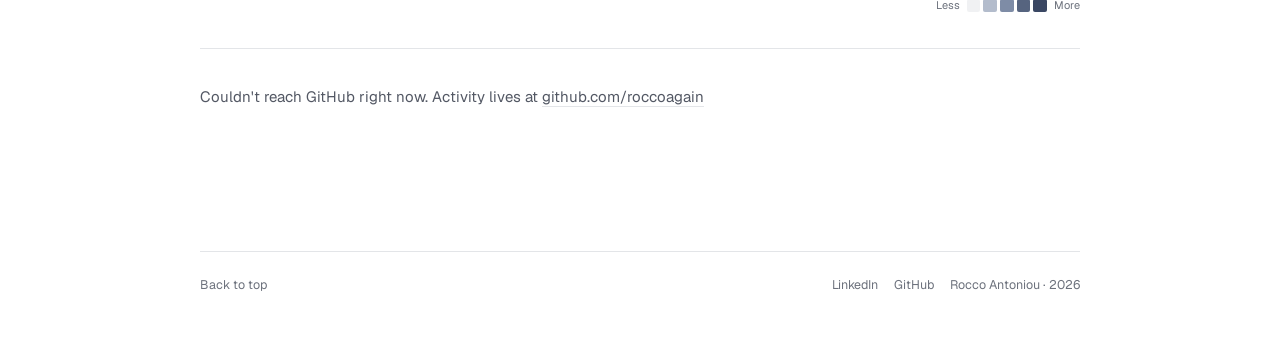
==== commit 96ea2638: "Keep one audio board photo in the gallery Drop the top and bottom rev 2 renders and their image file" ====
--- a/index.html
+++ b/index.html
@@ -120,14 +120,6 @@
           <img src="images/audio-board-rev2.webp" width="1600" height="1213" alt="3D render of the guitar amp's audio board rev 2, with the Daisy Seed, input jacks and screw terminals" loading="lazy" decoding="async" />
           <span class="print-caption" aria-hidden="true"><span>Amp audio board, rev 2</span> <span class="print-year">2026</span></span>
         </a>
-        <a class="photo-print" href="images/audio-board-rev2-top.webp" style="--tilt: 4deg; --order: 10">
-          <img src="images/audio-board-rev2-top.webp" width="1478" height="1196" alt="Top view render of the audio board rev 2 layout" loading="lazy" decoding="async" />
-          <span class="print-caption" aria-hidden="true"><span>Audio board rev 2, top</span> <span class="print-year">2026</span></span>
-        </a>
-        <a class="photo-print" href="images/audio-board-rev2-bottom.webp" style="--tilt: -3deg; --order: 11">
-          <img src="images/audio-board-rev2-bottom.webp" width="1351" height="1021" alt="Bottom view render of the audio board rev 2, with the B1nary Solutions silkscreen" loading="lazy" decoding="async" />
-          <span class="print-caption" aria-hidden="true"><span>Audio board rev 2, bottom</span> <span class="print-year">2026</span></span>
-        </a>
       </div>
     </section>
 
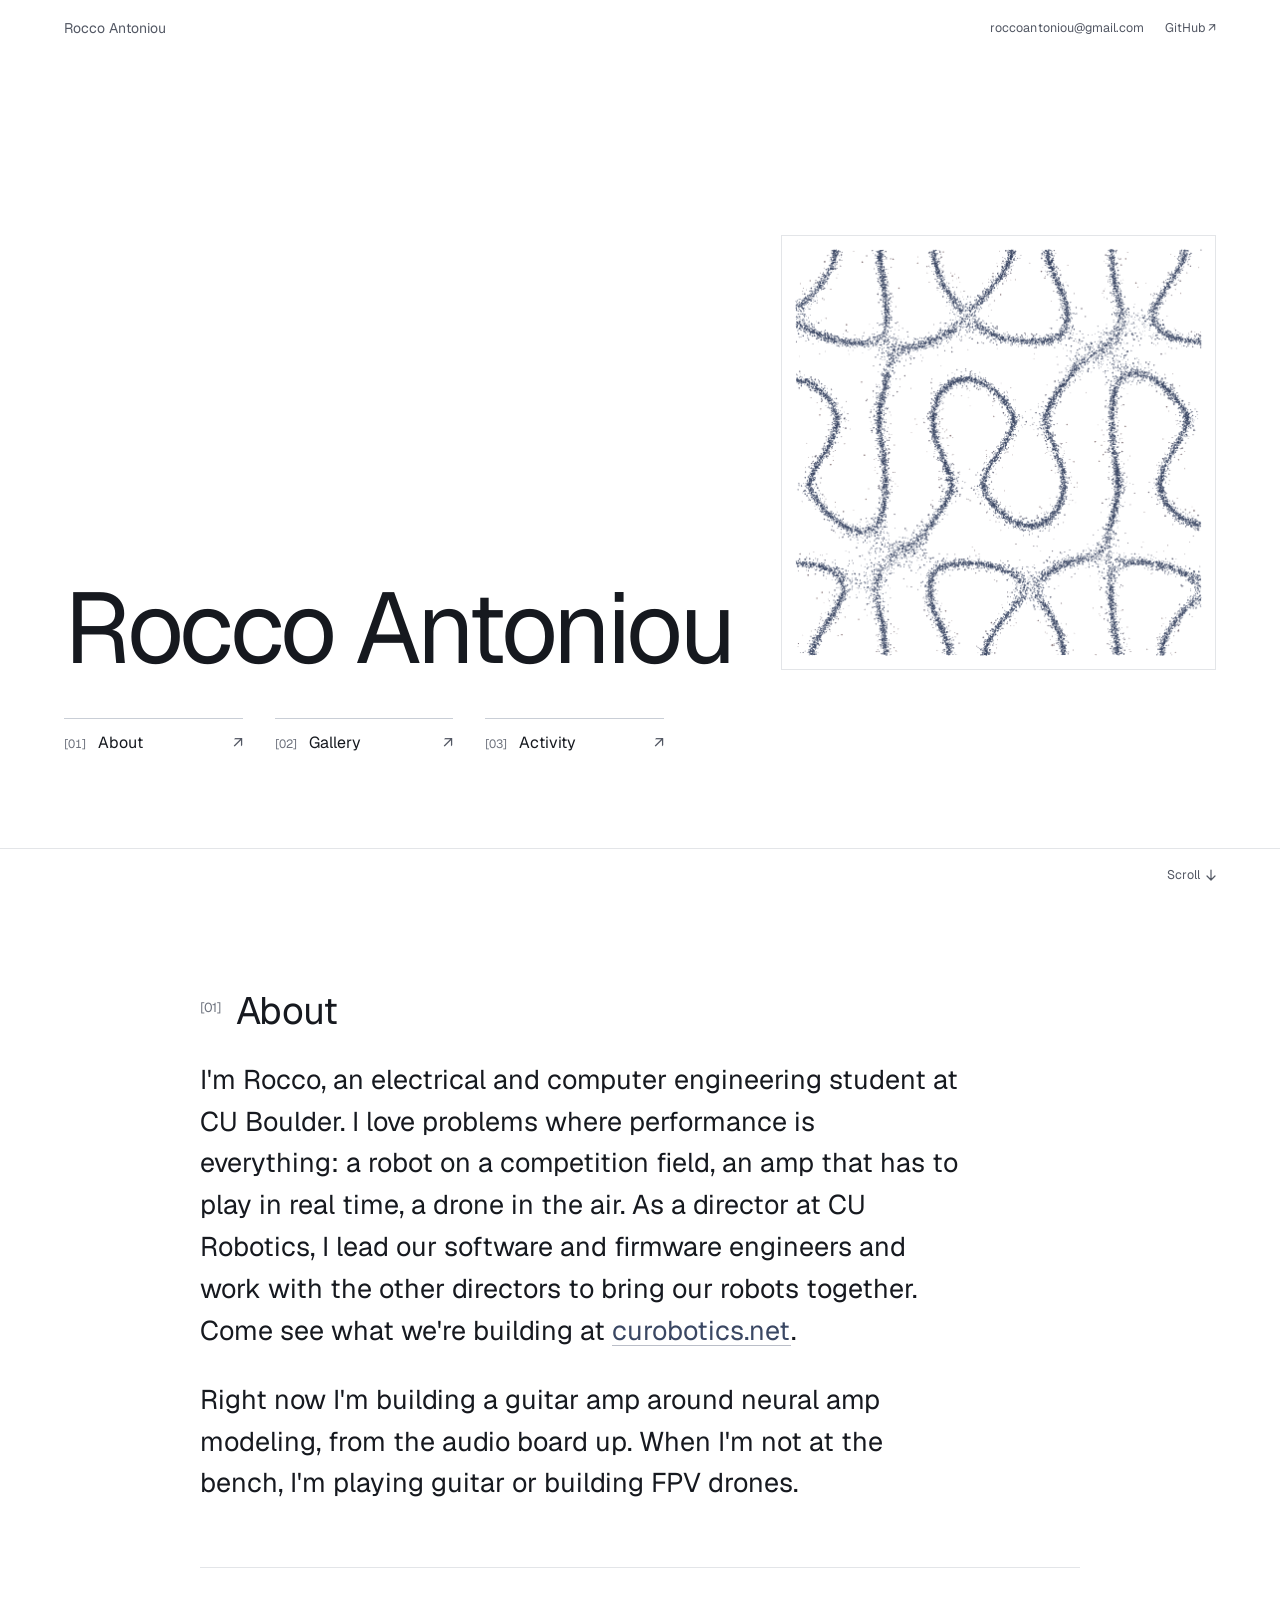
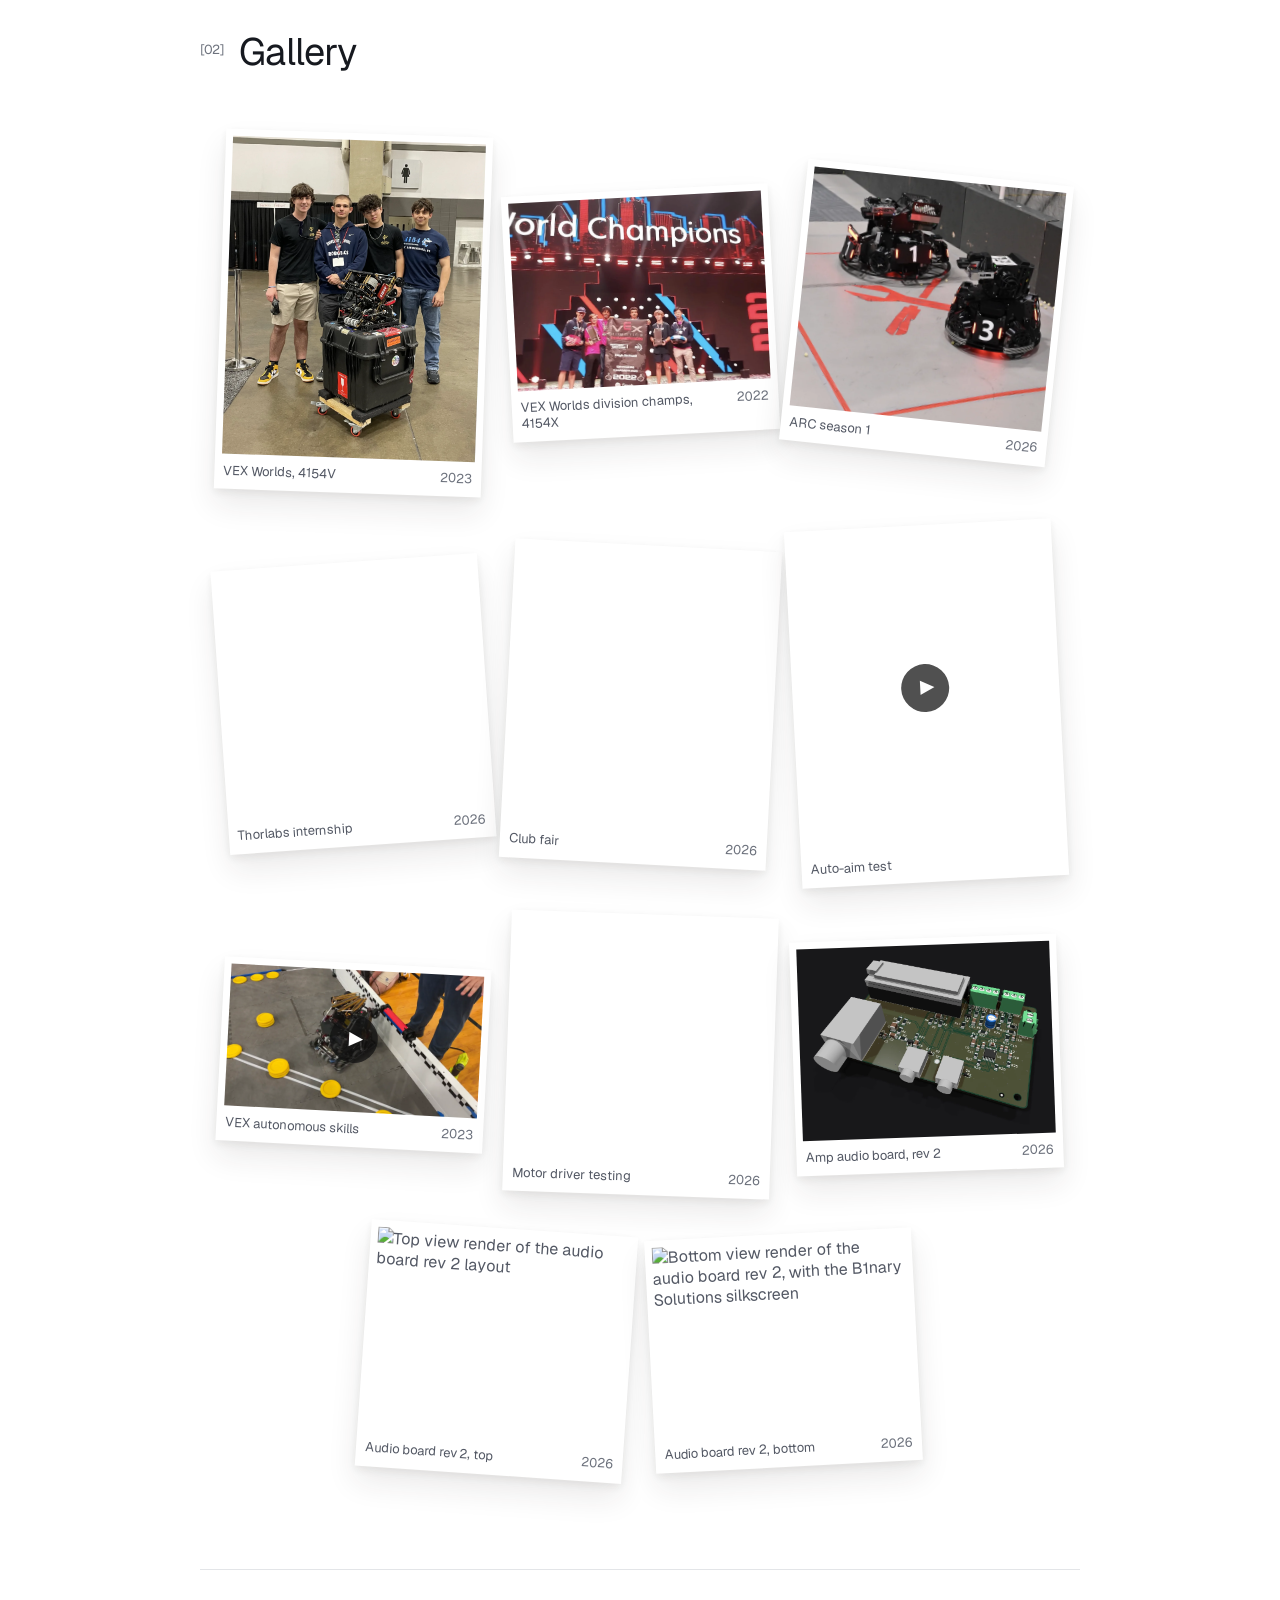
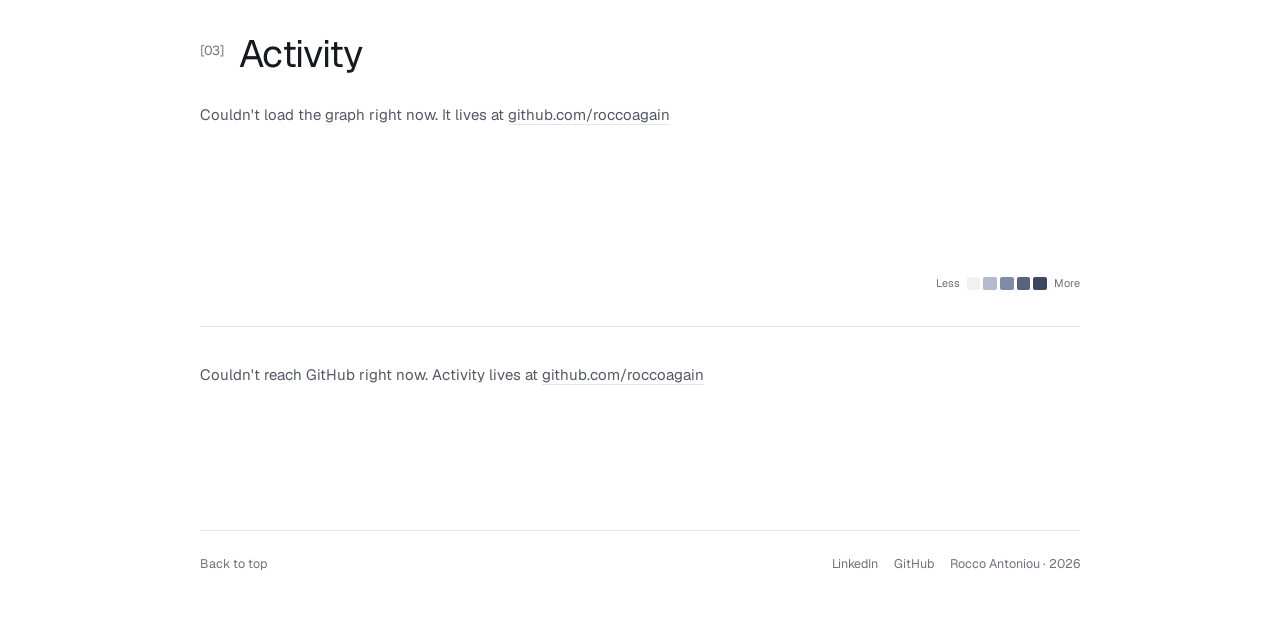
==== commit d71fb3f2: "Replace the hero's smoke shader with a Chladni plate Sand on a vibrating square plate collects along" ====
--- a/index.html
+++ b/index.html
@@ -10,7 +10,7 @@
   <title>Rocco Antoniou</title>
   <link rel="preload" href="Geist-Variable.woff2" as="font" type="font/woff2" crossorigin />
   <script>document.documentElement.classList.add("js");</script>
-  <link rel="stylesheet" href="styles.css?v=23" />
+  <link rel="stylesheet" href="styles.css?v=24" />
 </head>
 
 <body>
@@ -120,6 +120,14 @@
           <img src="images/audio-board-rev2.webp" width="1600" height="1213" alt="3D render of the guitar amp's audio board rev 2, with the Daisy Seed, input jacks and screw terminals" loading="lazy" decoding="async" />
           <span class="print-caption" aria-hidden="true"><span>Amp audio board, rev 2</span> <span class="print-year">2026</span></span>
         </a>
+        <a class="photo-print" href="images/audio-board-rev2-top.webp" style="--tilt: 4deg; --order: 10">
+          <img src="images/audio-board-rev2-top.webp" width="1478" height="1196" alt="Top view render of the audio board rev 2 layout" loading="lazy" decoding="async" />
+          <span class="print-caption" aria-hidden="true"><span>Audio board rev 2, top</span> <span class="print-year">2026</span></span>
+        </a>
+        <a class="photo-print" href="images/audio-board-rev2-bottom.webp" style="--tilt: -3deg; --order: 11">
+          <img src="images/audio-board-rev2-bottom.webp" width="1351" height="1021" alt="Bottom view render of the audio board rev 2, with the B1nary Solutions silkscreen" loading="lazy" decoding="async" />
+          <span class="print-caption" aria-hidden="true"><span>Audio board rev 2, bottom</span> <span class="print-year">2026</span></span>
+        </a>
       </div>
     </section>
 
@@ -169,7 +177,7 @@
     </footer>
   </main>
 
-  <script src="hero-shader.js?v=1" defer></script>
+  <script src="hero-shader.js?v=2" defer></script>
   <script src="main.js?v=4" defer></script>
   <script src="gallery.js?v=3" defer></script>
   <!-- <script src="artifacts.js?v=1" defer></script> (Artifacts hidden while empty) -->
--- a/styles.css
+++ b/styles.css
@@ -27,8 +27,6 @@
   --cell-2: #7e8ca6;
   --cell-3: #56647f;
   --cell-4: #3a4763;
-  --hero-cool: rgba(150, 168, 205, 0.4);
-  --hero-warm: rgba(244, 206, 186, 0.35);
 
   /* the gallery viewer is always dark */
   --ink: #f7f7f5;
@@ -62,8 +60,6 @@
     --cell-2: #435273;
     --cell-3: #6577a0;
     --cell-4: #a9b8d6;
-    --hero-cool: rgba(51, 66, 102, 0.6);
-    --hero-warm: rgba(92, 56, 43, 0.4);
   }
 }
 
@@ -184,21 +180,18 @@
   align-items: center;
   padding: calc(var(--bar) + 80px) var(--gutter) calc(var(--strip) + 80px);
   color: var(--text);
-  background-color: var(--paper);
-  /* Shown when WebGL isn't available: a still version of the shader's glow. */
-  background-image:
-    radial-gradient(60% 55% at 82% 18%, var(--hero-cool), transparent 70%),
-    radial-gradient(45% 40% at 62% 38%, var(--hero-warm), transparent 70%);
+  background: var(--paper);
   overflow: hidden;
 }
 
 .hero-shader {
+  /* hero-shader.js sizes and places the plate */
   position: absolute;
-  inset: 0;
   z-index: 0;
-  width: 100%;
-  height: 100%;
+  width: 0;
+  height: 0;
   display: block;
+  border: 1px solid var(--paper-line);
   pointer-events: none;
   opacity: 0;
   transition: opacity 1.6s var(--ease-out);
@@ -206,6 +199,10 @@
 
 .hero-shader.is-on {
   opacity: 1;
+}
+
+.hero-shader[hidden] {
+  display: none;
 }
 
 .hero-inner {
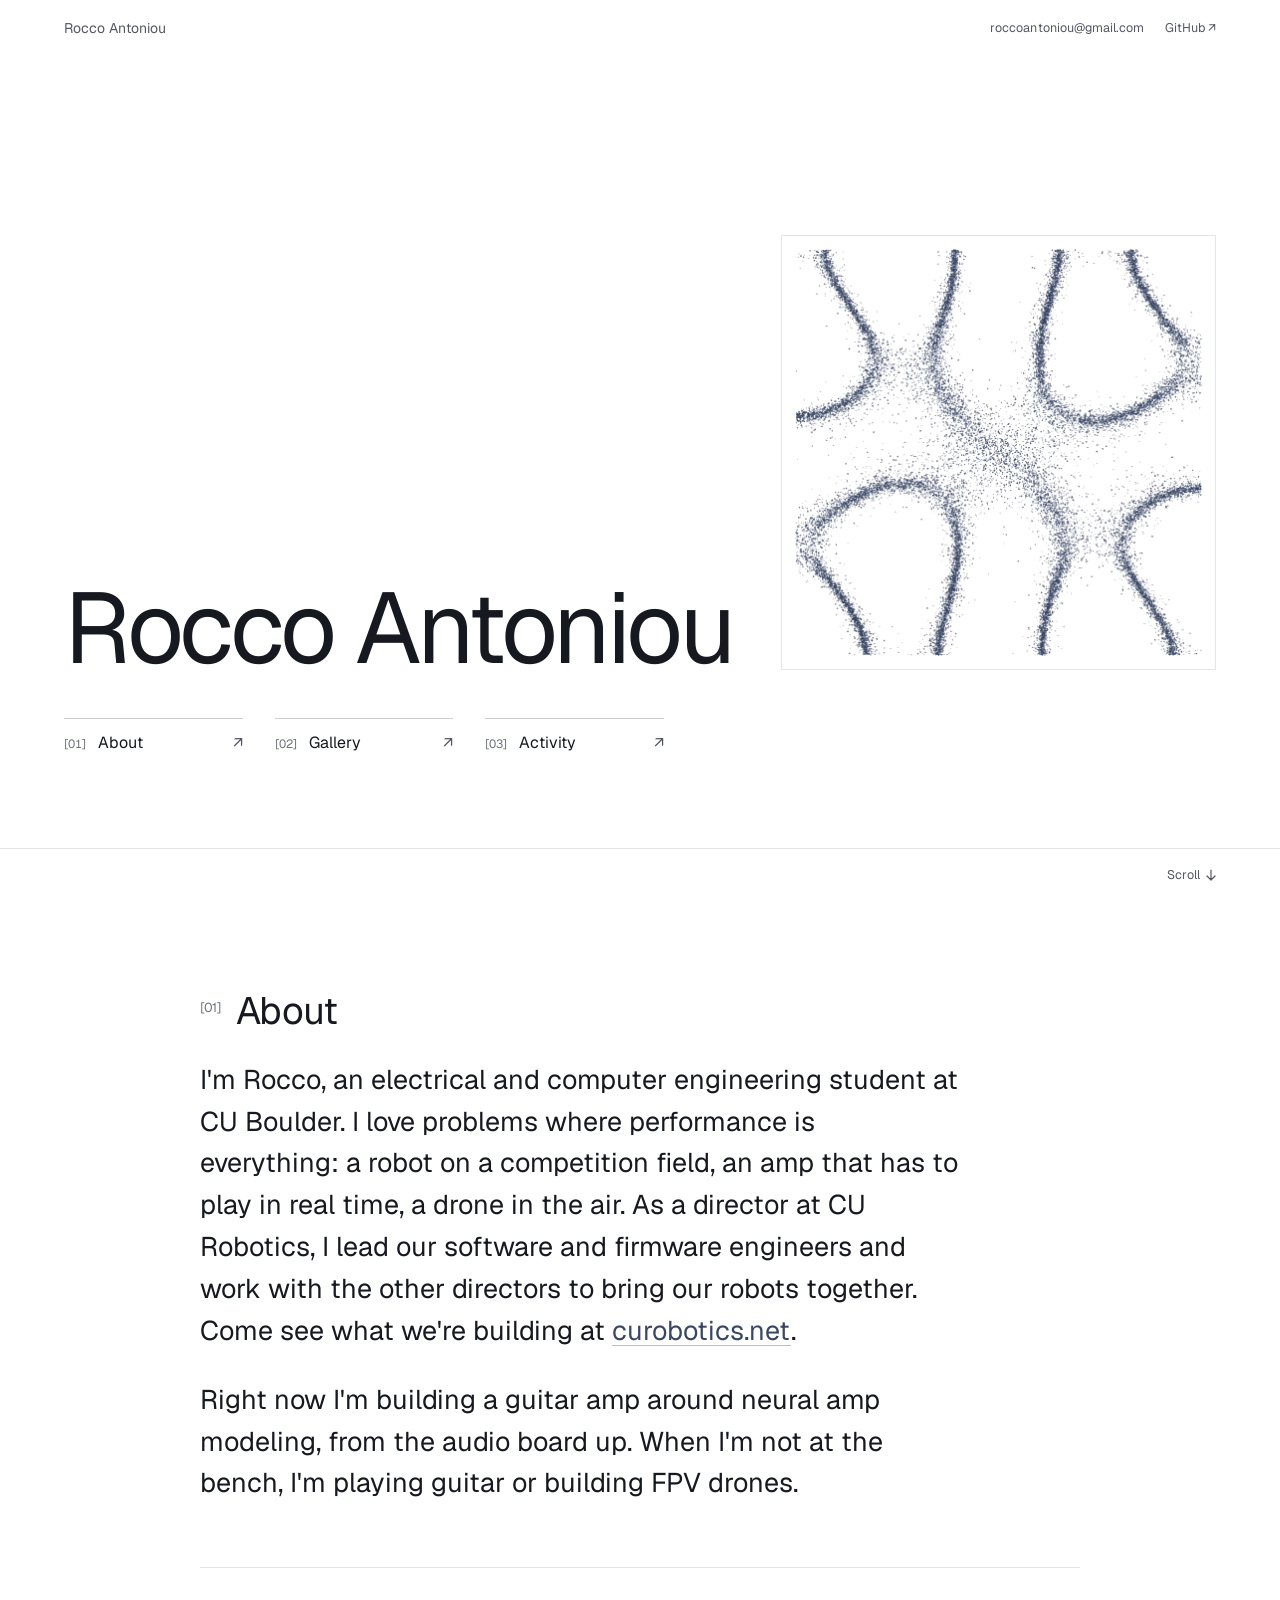
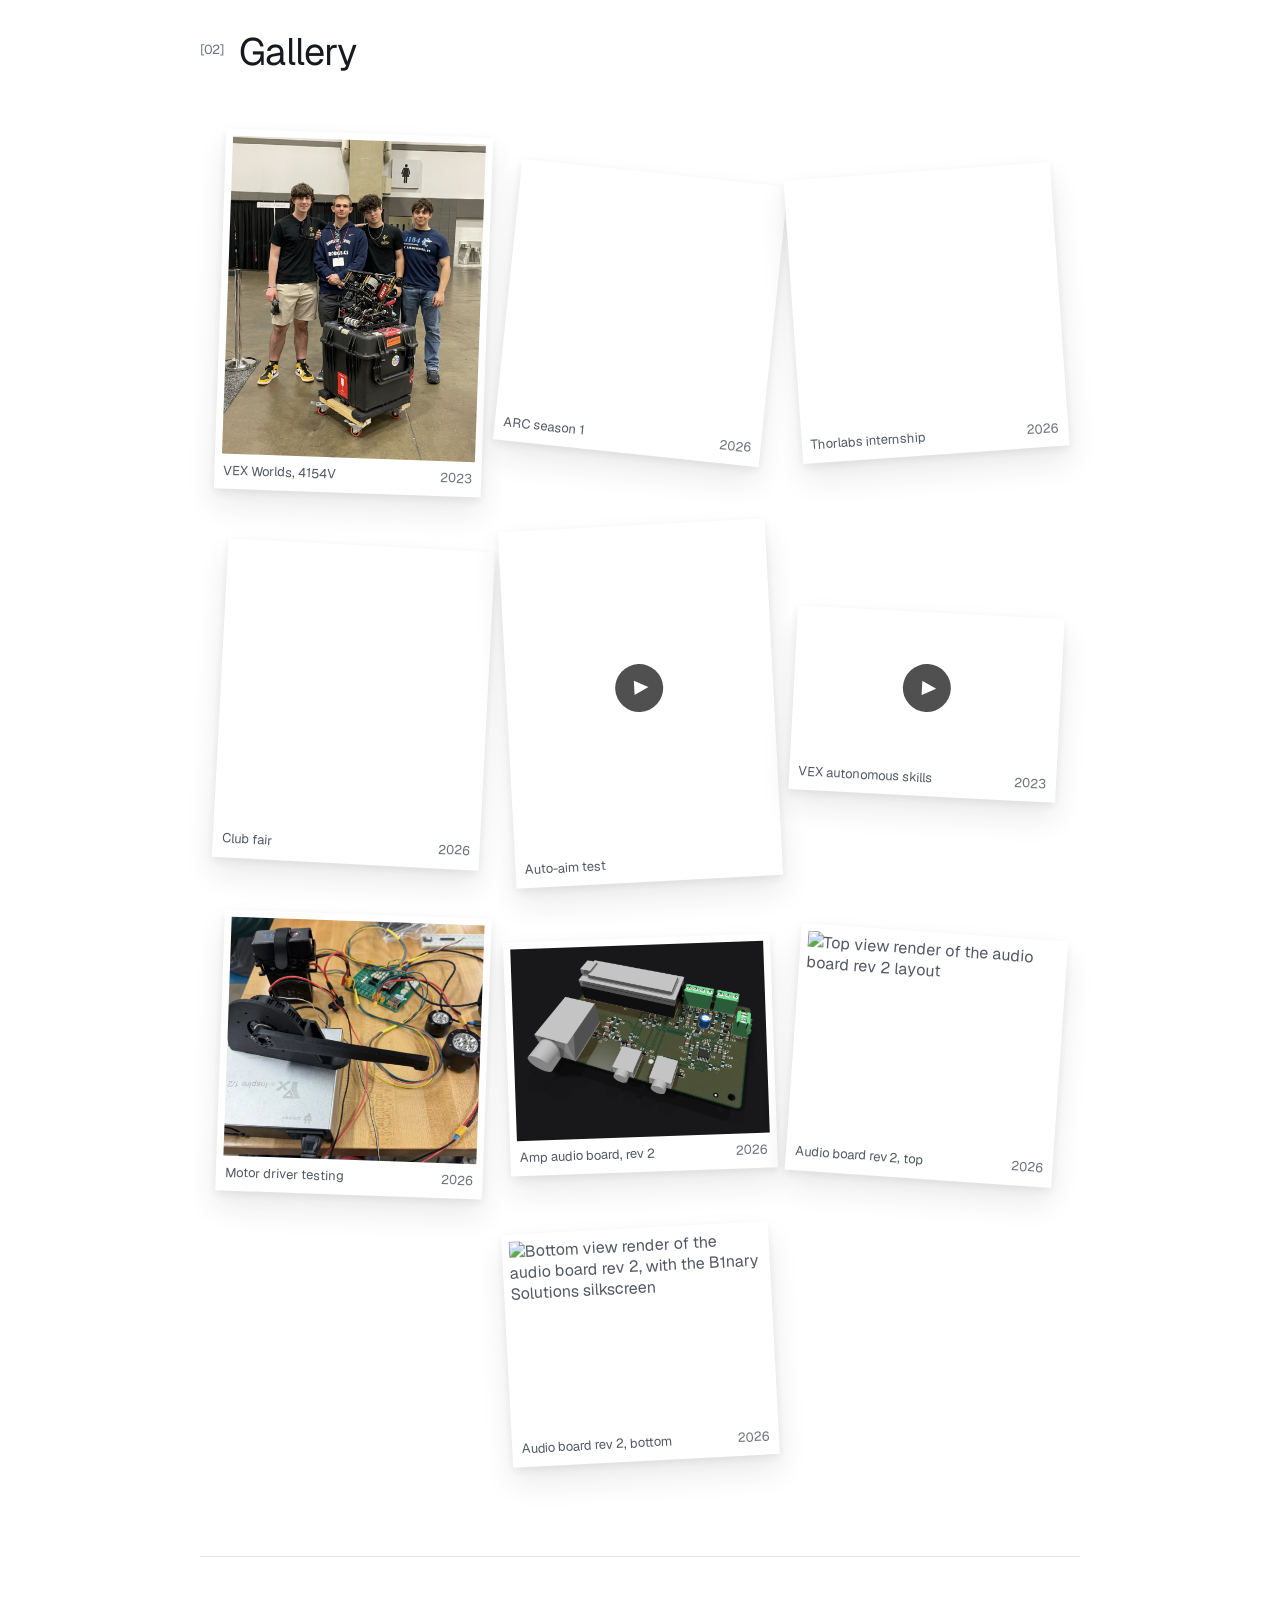
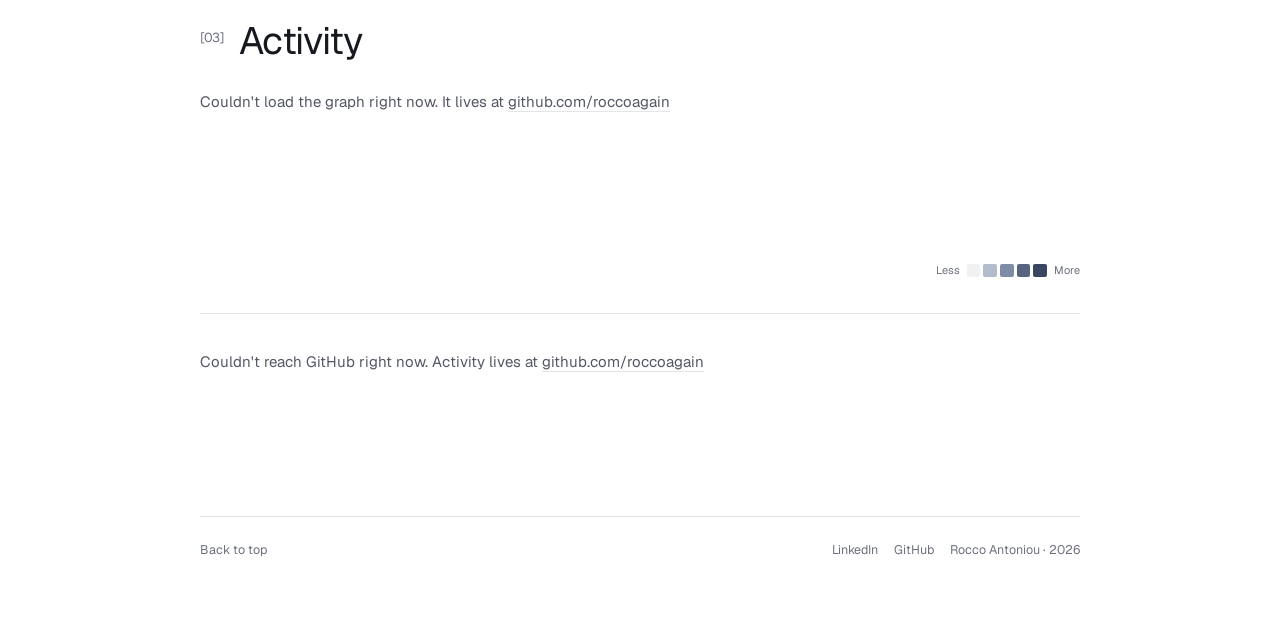
==== commit aeb229ee: "Redraw the link preview image with the Chladni plate The hero's smoke shader was replaced, so the pr" ====
--- a/index.html
+++ b/index.html
@@ -8,9 +8,28 @@
   <meta name="theme-color" content="#ffffff" media="(prefers-color-scheme: light)" />
   <meta name="theme-color" content="#000000" media="(prefers-color-scheme: dark)" />
   <title>Rocco Antoniou</title>
+  <link rel="canonical" href="https://roccoantoniou.com/" />
+  <link rel="icon" href="favicon.ico" sizes="any" />
+  <link rel="icon" href="favicon-32.png" type="image/png" sizes="32x32" />
+  <link rel="icon" href="favicon-192.png" type="image/png" sizes="192x192" />
+  <link rel="apple-touch-icon" href="apple-touch-icon.png" />
+
+  <meta property="og:type" content="website" />
+  <meta property="og:site_name" content="Rocco Antoniou" />
+  <meta property="og:title" content="Rocco Antoniou" />
+  <meta property="og:description" content="Electrical & Computer Engineering student at the University of Colorado Boulder." />
+  <meta property="og:url" content="https://roccoantoniou.com/" />
+  <meta property="og:image" content="https://roccoantoniou.com/images/og-image.jpg" />
+  <meta property="og:image:width" content="1200" />
+  <meta property="og:image:height" content="630" />
+  <meta property="og:image:alt" content="Rocco Antoniou, Electrical & Computer Engineering, University of Colorado Boulder, beside a Chladni plate with sand settled into curved lines." />
+  <meta name="twitter:card" content="summary_large_image" />
+  <meta name="twitter:title" content="Rocco Antoniou" />
+  <meta name="twitter:description" content="Electrical & Computer Engineering student at the University of Colorado Boulder." />
+  <meta name="twitter:image" content="https://roccoantoniou.com/images/og-image.jpg" />
   <link rel="preload" href="Geist-Variable.woff2" as="font" type="font/woff2" crossorigin />
   <script>document.documentElement.classList.add("js");</script>
-  <link rel="stylesheet" href="styles.css?v=24" />
+  <link rel="stylesheet" href="styles.css?v=23" />
 </head>
 
 <body>
@@ -86,45 +105,41 @@
           <img src="images/4154v-worlds.webp" width="1600" height="2015" alt="VEX team 4154V with their robot at the 2023 VEX Worlds" loading="lazy" decoding="async" />
           <span class="print-caption" aria-hidden="true"><span>VEX Worlds, 4154V</span> <span class="print-year">2023</span></span>
         </a>
-        <a class="photo-print" href="images/vex-worlds-2022-division-champs.webp" style="--tilt: -3deg; --order: 2">
-          <img src="images/vex-worlds-2022-division-champs.webp" width="1206" height="895" alt="VEX team 4154X on stage at the 2022 VEX Worlds, holding trophies and the High School Division Champions banner" loading="lazy" decoding="async" />
-          <span class="print-caption" aria-hidden="true"><span>VEX Worlds division champs, 4154X</span> <span class="print-year">2022</span></span>
-        </a>
-        <a class="photo-print" href="images/cu-robots.webp" style="--tilt: 6deg; --order: 3">
+        <a class="photo-print" href="images/cu-robots.webp" style="--tilt: 6deg; --order: 2">
           <img src="images/cu-robots.webp" width="1024" height="972" alt="CU Robotics robots on the field at ARC season 1, 2026" loading="lazy" decoding="async" />
           <span class="print-caption" aria-hidden="true"><span>ARC season 1</span> <span class="print-year">2026</span></span>
         </a>
-        <a class="photo-print" href="images/thorlabs-interns.webp" style="--tilt: -4deg; --order: 4">
+        <a class="photo-print" href="images/thorlabs-interns.webp" style="--tilt: -4deg; --order: 3">
           <img src="images/thorlabs-interns.webp" width="1600" height="1530" alt="Rocco with a fellow intern at the Thorlabs Colorado Center for Innovation, summer 2026" loading="lazy" decoding="async" />
           <span class="print-caption" aria-hidden="true"><span>Thorlabs internship</span> <span class="print-year">2026</span></span>
         </a>
-        <a class="photo-print" href="images/cu-robotics-club-fair.webp" style="--tilt: 3deg; --order: 5">
+        <a class="photo-print" href="images/cu-robotics-club-fair.webp" style="--tilt: 3deg; --order: 4">
           <img src="images/cu-robotics-club-fair.webp" width="1043" height="1141" alt="Rocco at the CU Robotics tent with a robot at a campus club fair in 2026" loading="lazy" decoding="async" />
           <span class="print-caption" aria-hidden="true"><span>Club fair</span> <span class="print-year">2026</span></span>
         </a>
-        <a class="photo-print video-print" href="images/robot-auto-aim.mp4" data-video style="--tilt: -3deg; --order: 6">
+        <a class="photo-print video-print" href="images/robot-auto-aim.mp4" data-video style="--tilt: -3deg; --order: 5">
           <img src="images/robot-auto-aim.webp" width="480" height="598" alt="Robot auto-aim demonstration" loading="lazy" decoding="async" />
           <span class="print-caption" aria-hidden="true">Auto-aim test</span>
           <span class="video-play" aria-hidden="true">▶</span>
         </a>
-        <a class="photo-print video-print" href="images/vex-skills.mp4" data-video style="--tilt: 3deg; --order: 7">
+        <a class="photo-print video-print" href="images/vex-skills.mp4" data-video style="--tilt: 3deg; --order: 6">
           <img src="images/vex-skills.webp" width="1280" height="720" alt="VEX Robotics autonomous skills run, 2023" loading="lazy" decoding="async" />
           <span class="print-caption" aria-hidden="true"><span>VEX autonomous skills</span> <span class="print-year">2023</span></span>
           <span class="video-play" aria-hidden="true">▶</span>
         </a>
-        <a class="photo-print" href="images/motor-driver-testing.webp" style="--tilt: 2deg; --order: 8">
+        <a class="photo-print" href="images/motor-driver-testing.webp" style="--tilt: 2deg; --order: 7">
           <img src="images/motor-driver-testing.webp" width="1600" height="1513" alt="Bench setup for testing motor drivers Rocco wrote: a 3D-printed arm on a brushless motor, two more motors and a control board wired to a power supply" loading="lazy" decoding="async" />
           <span class="print-caption" aria-hidden="true"><span>Motor driver testing</span> <span class="print-year">2026</span></span>
         </a>
-        <a class="photo-print" href="images/audio-board-rev2.webp" style="--tilt: -2deg; --order: 9">
+        <a class="photo-print" href="images/audio-board-rev2.webp" style="--tilt: -2deg; --order: 8">
           <img src="images/audio-board-rev2.webp" width="1600" height="1213" alt="3D render of the guitar amp's audio board rev 2, with the Daisy Seed, input jacks and screw terminals" loading="lazy" decoding="async" />
           <span class="print-caption" aria-hidden="true"><span>Amp audio board, rev 2</span> <span class="print-year">2026</span></span>
         </a>
-        <a class="photo-print" href="images/audio-board-rev2-top.webp" style="--tilt: 4deg; --order: 10">
+        <a class="photo-print" href="images/audio-board-rev2-top.webp" style="--tilt: 4deg; --order: 9">
           <img src="images/audio-board-rev2-top.webp" width="1478" height="1196" alt="Top view render of the audio board rev 2 layout" loading="lazy" decoding="async" />
           <span class="print-caption" aria-hidden="true"><span>Audio board rev 2, top</span> <span class="print-year">2026</span></span>
         </a>
-        <a class="photo-print" href="images/audio-board-rev2-bottom.webp" style="--tilt: -3deg; --order: 11">
+        <a class="photo-print" href="images/audio-board-rev2-bottom.webp" style="--tilt: -3deg; --order: 10">
           <img src="images/audio-board-rev2-bottom.webp" width="1351" height="1021" alt="Bottom view render of the audio board rev 2, with the B1nary Solutions silkscreen" loading="lazy" decoding="async" />
           <span class="print-caption" aria-hidden="true"><span>Audio board rev 2, bottom</span> <span class="print-year">2026</span></span>
         </a>
@@ -177,7 +192,7 @@
     </footer>
   </main>
 
-  <script src="hero-shader.js?v=2" defer></script>
+  <script src="hero-shader.js?v=1" defer></script>
   <script src="main.js?v=4" defer></script>
   <script src="gallery.js?v=3" defer></script>
   <!-- <script src="artifacts.js?v=1" defer></script> (Artifacts hidden while empty) -->
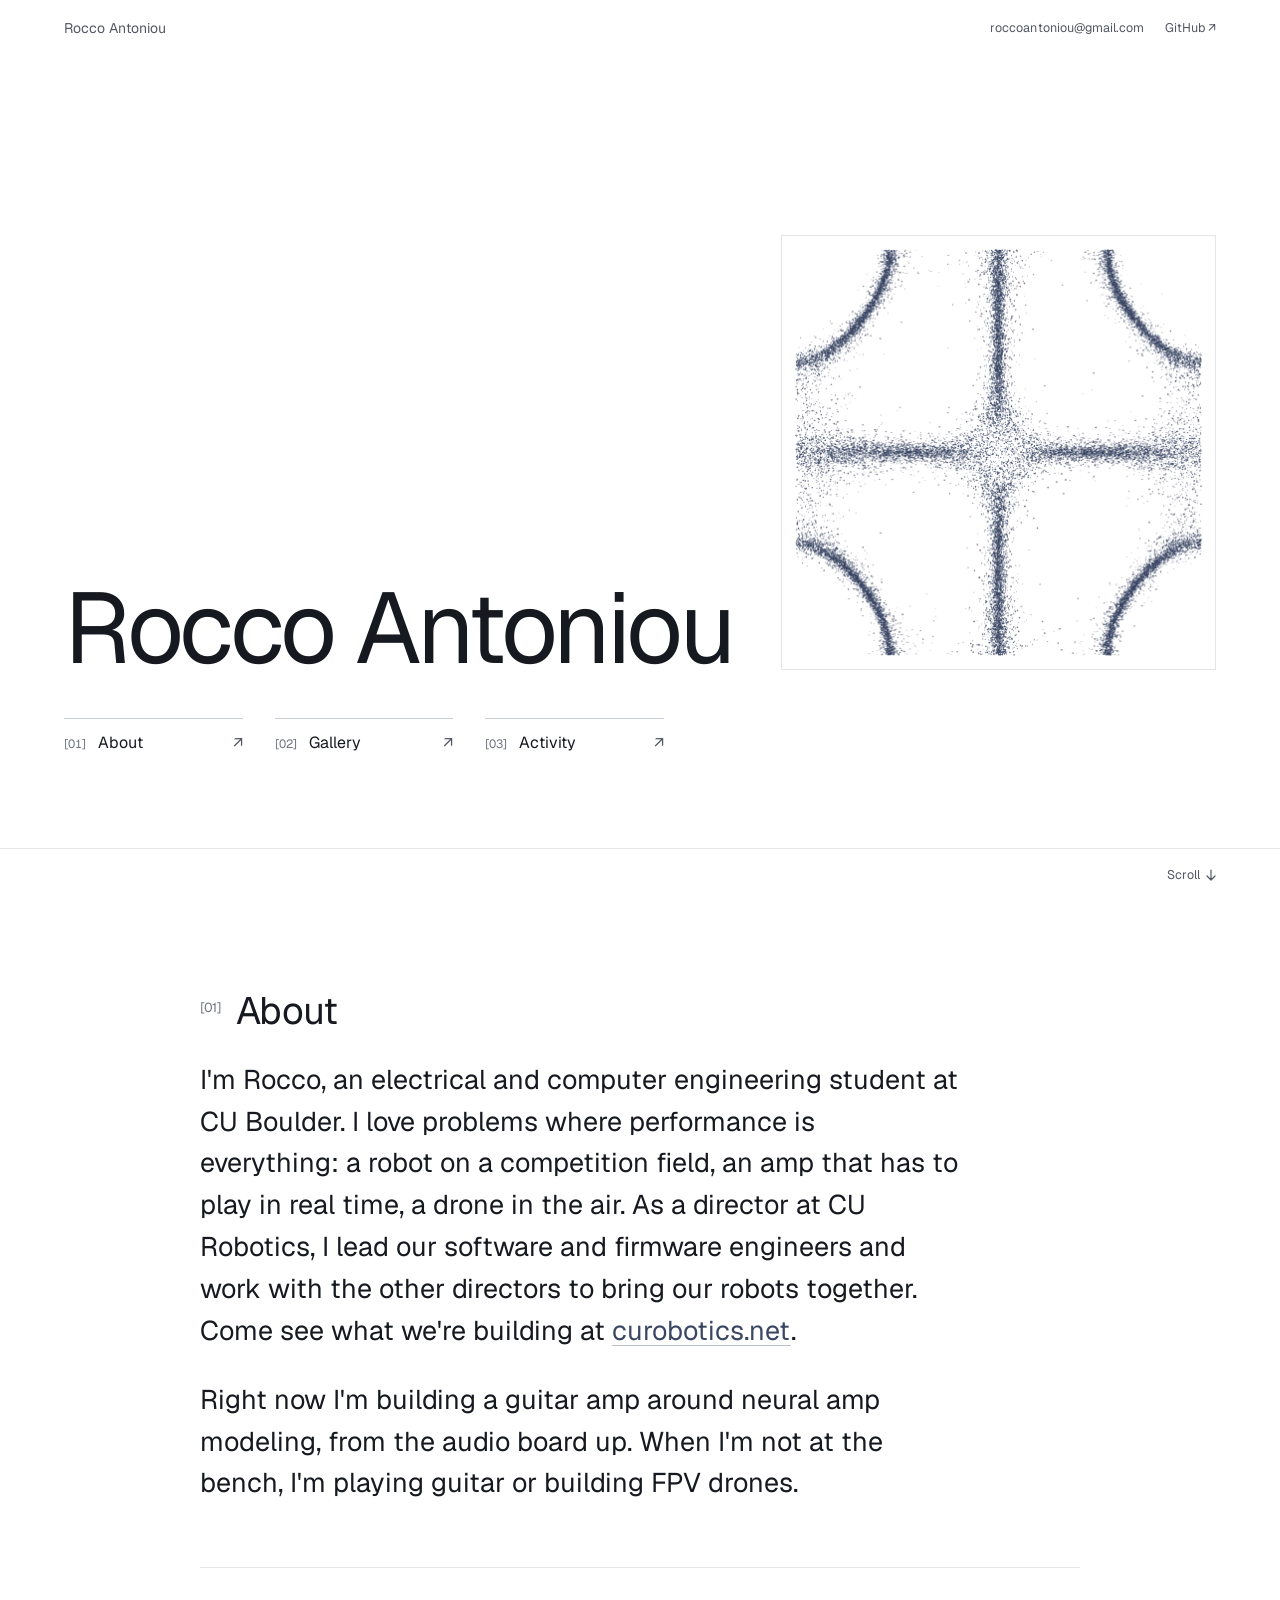
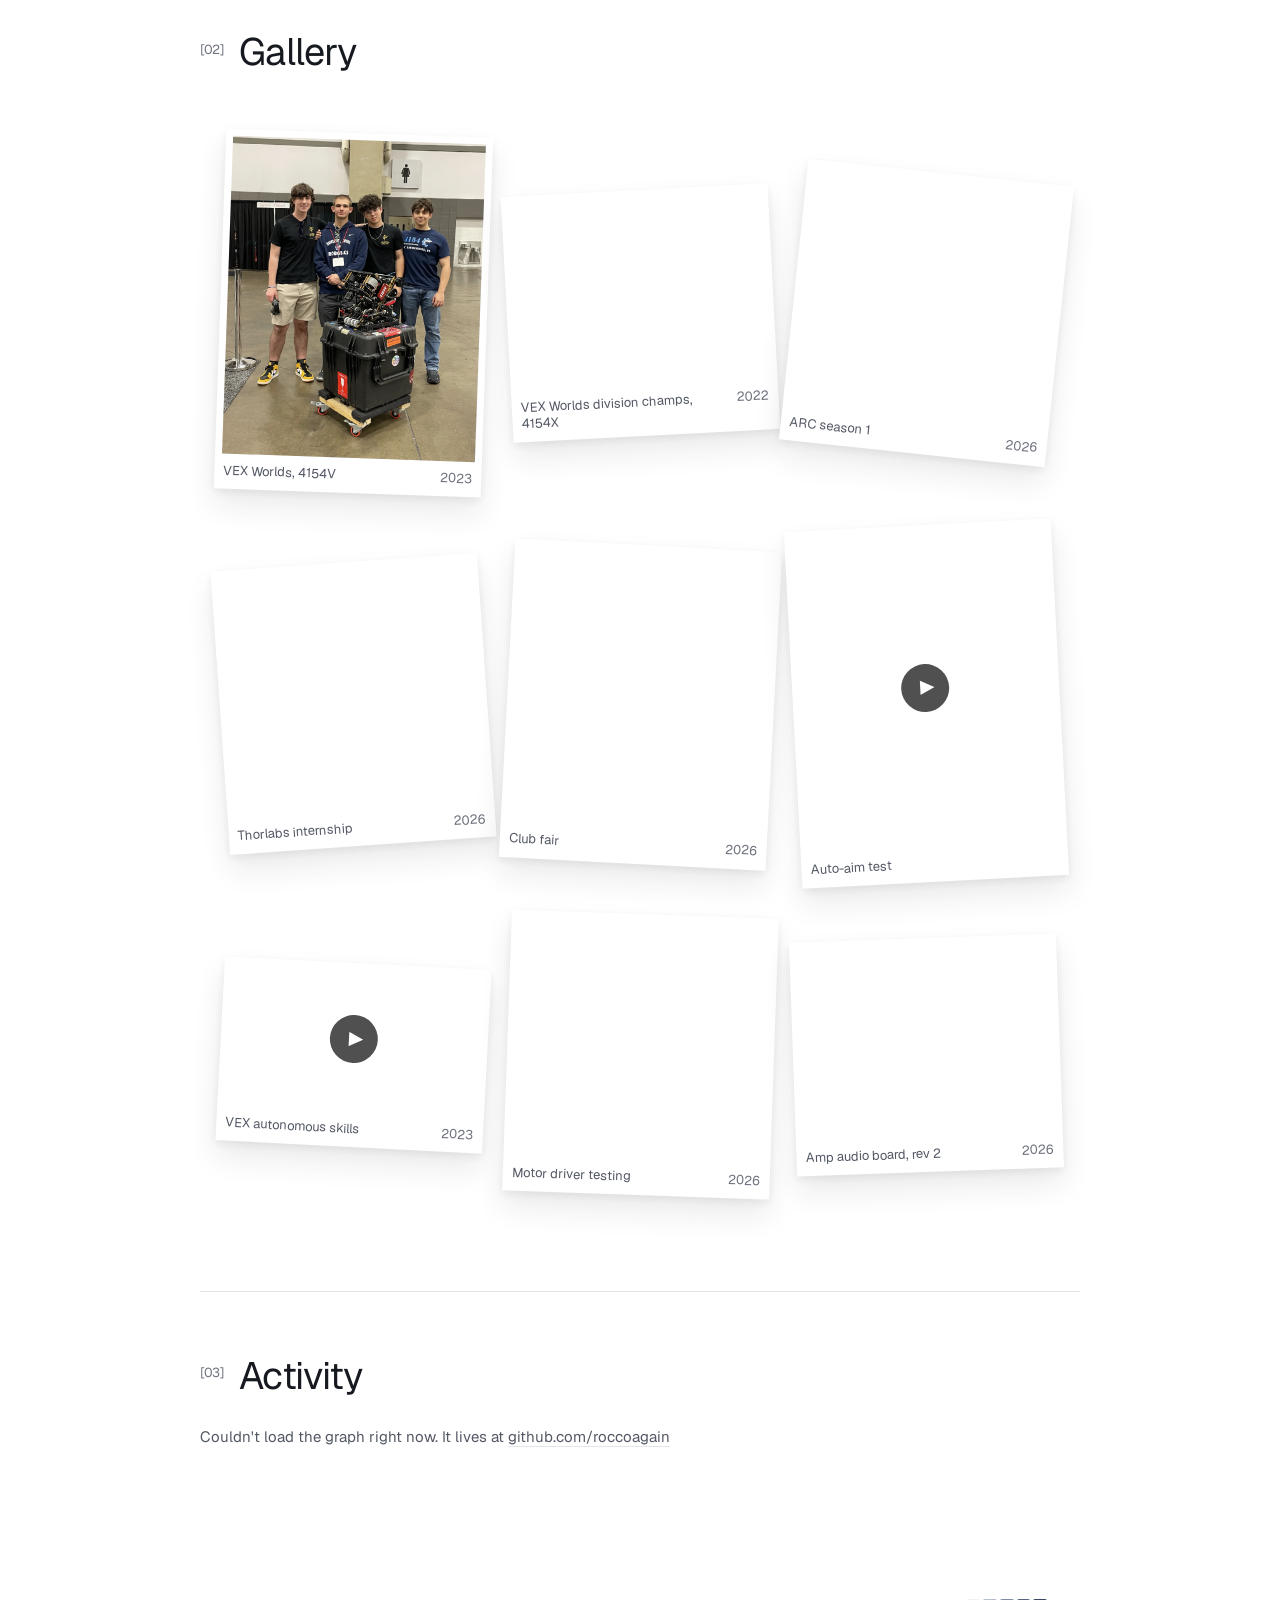
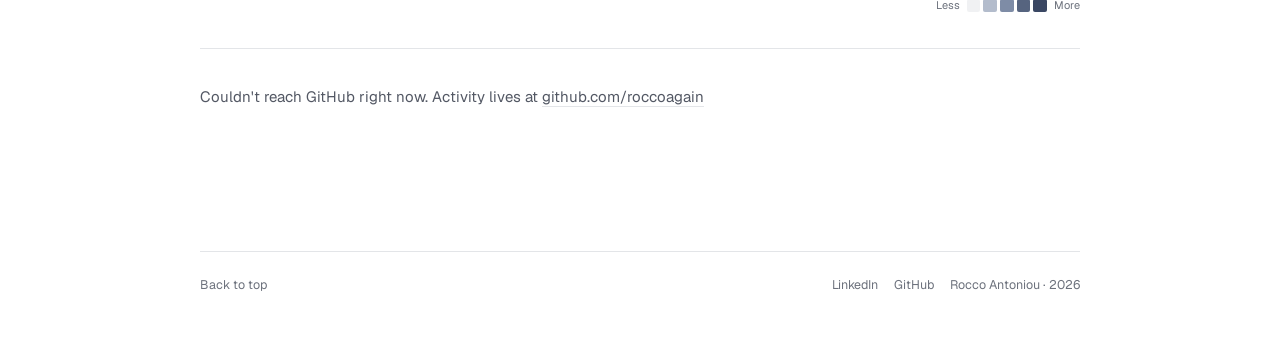
==== commit 72758c45: "Merge pull request #14 from roccoagain/claude/project-thread-64bhzs Keep one audio board photo in th" ====
--- a/index.html
+++ b/index.html
@@ -8,28 +8,9 @@
   <meta name="theme-color" content="#ffffff" media="(prefers-color-scheme: light)" />
   <meta name="theme-color" content="#000000" media="(prefers-color-scheme: dark)" />
   <title>Rocco Antoniou</title>
-  <link rel="canonical" href="https://roccoantoniou.com/" />
-  <link rel="icon" href="favicon.ico" sizes="any" />
-  <link rel="icon" href="favicon-32.png" type="image/png" sizes="32x32" />
-  <link rel="icon" href="favicon-192.png" type="image/png" sizes="192x192" />
-  <link rel="apple-touch-icon" href="apple-touch-icon.png" />
-
-  <meta property="og:type" content="website" />
-  <meta property="og:site_name" content="Rocco Antoniou" />
-  <meta property="og:title" content="Rocco Antoniou" />
-  <meta property="og:description" content="Electrical & Computer Engineering student at the University of Colorado Boulder." />
-  <meta property="og:url" content="https://roccoantoniou.com/" />
-  <meta property="og:image" content="https://roccoantoniou.com/images/og-image.jpg" />
-  <meta property="og:image:width" content="1200" />
-  <meta property="og:image:height" content="630" />
-  <meta property="og:image:alt" content="Rocco Antoniou, Electrical & Computer Engineering, University of Colorado Boulder, beside a Chladni plate with sand settled into curved lines." />
-  <meta name="twitter:card" content="summary_large_image" />
-  <meta name="twitter:title" content="Rocco Antoniou" />
-  <meta name="twitter:description" content="Electrical & Computer Engineering student at the University of Colorado Boulder." />
-  <meta name="twitter:image" content="https://roccoantoniou.com/images/og-image.jpg" />
   <link rel="preload" href="Geist-Variable.woff2" as="font" type="font/woff2" crossorigin />
   <script>document.documentElement.classList.add("js");</script>
-  <link rel="stylesheet" href="styles.css?v=23" />
+  <link rel="stylesheet" href="styles.css?v=24" />
 </head>
 
 <body>
@@ -105,43 +86,39 @@
           <img src="images/4154v-worlds.webp" width="1600" height="2015" alt="VEX team 4154V with their robot at the 2023 VEX Worlds" loading="lazy" decoding="async" />
           <span class="print-caption" aria-hidden="true"><span>VEX Worlds, 4154V</span> <span class="print-year">2023</span></span>
         </a>
-        <a class="photo-print" href="images/cu-robots.webp" style="--tilt: 6deg; --order: 2">
+        <a class="photo-print" href="images/vex-worlds-2022-division-champs.webp" style="--tilt: -3deg; --order: 2">
+          <img src="images/vex-worlds-2022-division-champs.webp" width="1206" height="895" alt="VEX team 4154X on stage at the 2022 VEX Worlds, holding trophies and the High School Division Champions banner" loading="lazy" decoding="async" />
+          <span class="print-caption" aria-hidden="true"><span>VEX Worlds division champs, 4154X</span> <span class="print-year">2022</span></span>
+        </a>
+        <a class="photo-print" href="images/cu-robots.webp" style="--tilt: 6deg; --order: 3">
           <img src="images/cu-robots.webp" width="1024" height="972" alt="CU Robotics robots on the field at ARC season 1, 2026" loading="lazy" decoding="async" />
           <span class="print-caption" aria-hidden="true"><span>ARC season 1</span> <span class="print-year">2026</span></span>
         </a>
-        <a class="photo-print" href="images/thorlabs-interns.webp" style="--tilt: -4deg; --order: 3">
+        <a class="photo-print" href="images/thorlabs-interns.webp" style="--tilt: -4deg; --order: 4">
           <img src="images/thorlabs-interns.webp" width="1600" height="1530" alt="Rocco with a fellow intern at the Thorlabs Colorado Center for Innovation, summer 2026" loading="lazy" decoding="async" />
           <span class="print-caption" aria-hidden="true"><span>Thorlabs internship</span> <span class="print-year">2026</span></span>
         </a>
-        <a class="photo-print" href="images/cu-robotics-club-fair.webp" style="--tilt: 3deg; --order: 4">
+        <a class="photo-print" href="images/cu-robotics-club-fair.webp" style="--tilt: 3deg; --order: 5">
           <img src="images/cu-robotics-club-fair.webp" width="1043" height="1141" alt="Rocco at the CU Robotics tent with a robot at a campus club fair in 2026" loading="lazy" decoding="async" />
           <span class="print-caption" aria-hidden="true"><span>Club fair</span> <span class="print-year">2026</span></span>
         </a>
-        <a class="photo-print video-print" href="images/robot-auto-aim.mp4" data-video style="--tilt: -3deg; --order: 5">
+        <a class="photo-print video-print" href="images/robot-auto-aim.mp4" data-video style="--tilt: -3deg; --order: 6">
           <img src="images/robot-auto-aim.webp" width="480" height="598" alt="Robot auto-aim demonstration" loading="lazy" decoding="async" />
           <span class="print-caption" aria-hidden="true">Auto-aim test</span>
           <span class="video-play" aria-hidden="true">▶</span>
         </a>
-        <a class="photo-print video-print" href="images/vex-skills.mp4" data-video style="--tilt: 3deg; --order: 6">
+        <a class="photo-print video-print" href="images/vex-skills.mp4" data-video style="--tilt: 3deg; --order: 7">
           <img src="images/vex-skills.webp" width="1280" height="720" alt="VEX Robotics autonomous skills run, 2023" loading="lazy" decoding="async" />
           <span class="print-caption" aria-hidden="true"><span>VEX autonomous skills</span> <span class="print-year">2023</span></span>
           <span class="video-play" aria-hidden="true">▶</span>
         </a>
-        <a class="photo-print" href="images/motor-driver-testing.webp" style="--tilt: 2deg; --order: 7">
+        <a class="photo-print" href="images/motor-driver-testing.webp" style="--tilt: 2deg; --order: 8">
           <img src="images/motor-driver-testing.webp" width="1600" height="1513" alt="Bench setup for testing motor drivers Rocco wrote: a 3D-printed arm on a brushless motor, two more motors and a control board wired to a power supply" loading="lazy" decoding="async" />
           <span class="print-caption" aria-hidden="true"><span>Motor driver testing</span> <span class="print-year">2026</span></span>
         </a>
-        <a class="photo-print" href="images/audio-board-rev2.webp" style="--tilt: -2deg; --order: 8">
+        <a class="photo-print" href="images/audio-board-rev2.webp" style="--tilt: -2deg; --order: 9">
           <img src="images/audio-board-rev2.webp" width="1600" height="1213" alt="3D render of the guitar amp's audio board rev 2, with the Daisy Seed, input jacks and screw terminals" loading="lazy" decoding="async" />
           <span class="print-caption" aria-hidden="true"><span>Amp audio board, rev 2</span> <span class="print-year">2026</span></span>
-        </a>
-        <a class="photo-print" href="images/audio-board-rev2-top.webp" style="--tilt: 4deg; --order: 9">
-          <img src="images/audio-board-rev2-top.webp" width="1478" height="1196" alt="Top view render of the audio board rev 2 layout" loading="lazy" decoding="async" />
-          <span class="print-caption" aria-hidden="true"><span>Audio board rev 2, top</span> <span class="print-year">2026</span></span>
-        </a>
-        <a class="photo-print" href="images/audio-board-rev2-bottom.webp" style="--tilt: -3deg; --order: 10">
-          <img src="images/audio-board-rev2-bottom.webp" width="1351" height="1021" alt="Bottom view render of the audio board rev 2, with the B1nary Solutions silkscreen" loading="lazy" decoding="async" />
-          <span class="print-caption" aria-hidden="true"><span>Audio board rev 2, bottom</span> <span class="print-year">2026</span></span>
         </a>
       </div>
     </section>
@@ -192,7 +169,7 @@
     </footer>
   </main>
 
-  <script src="hero-shader.js?v=1" defer></script>
+  <script src="hero-shader.js?v=2" defer></script>
   <script src="main.js?v=4" defer></script>
   <script src="gallery.js?v=3" defer></script>
   <!-- <script src="artifacts.js?v=1" defer></script> (Artifacts hidden while empty) -->
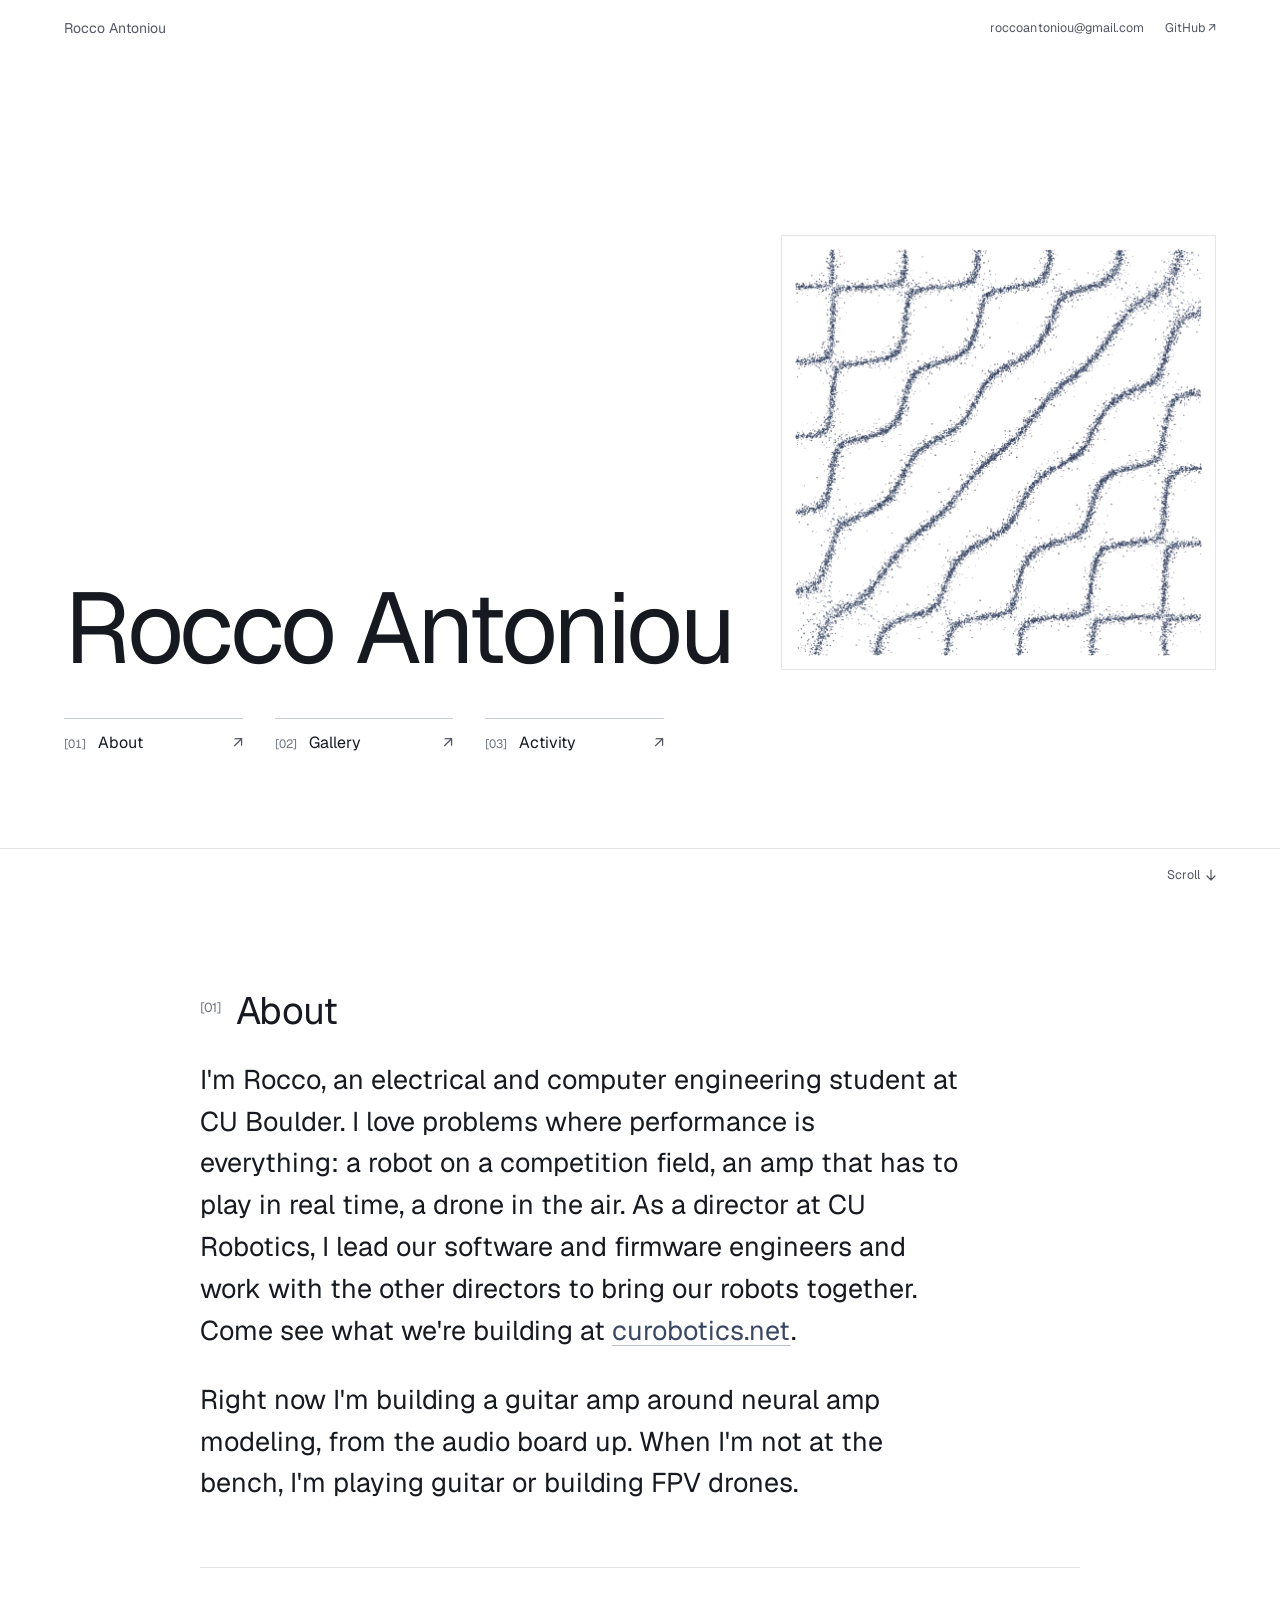
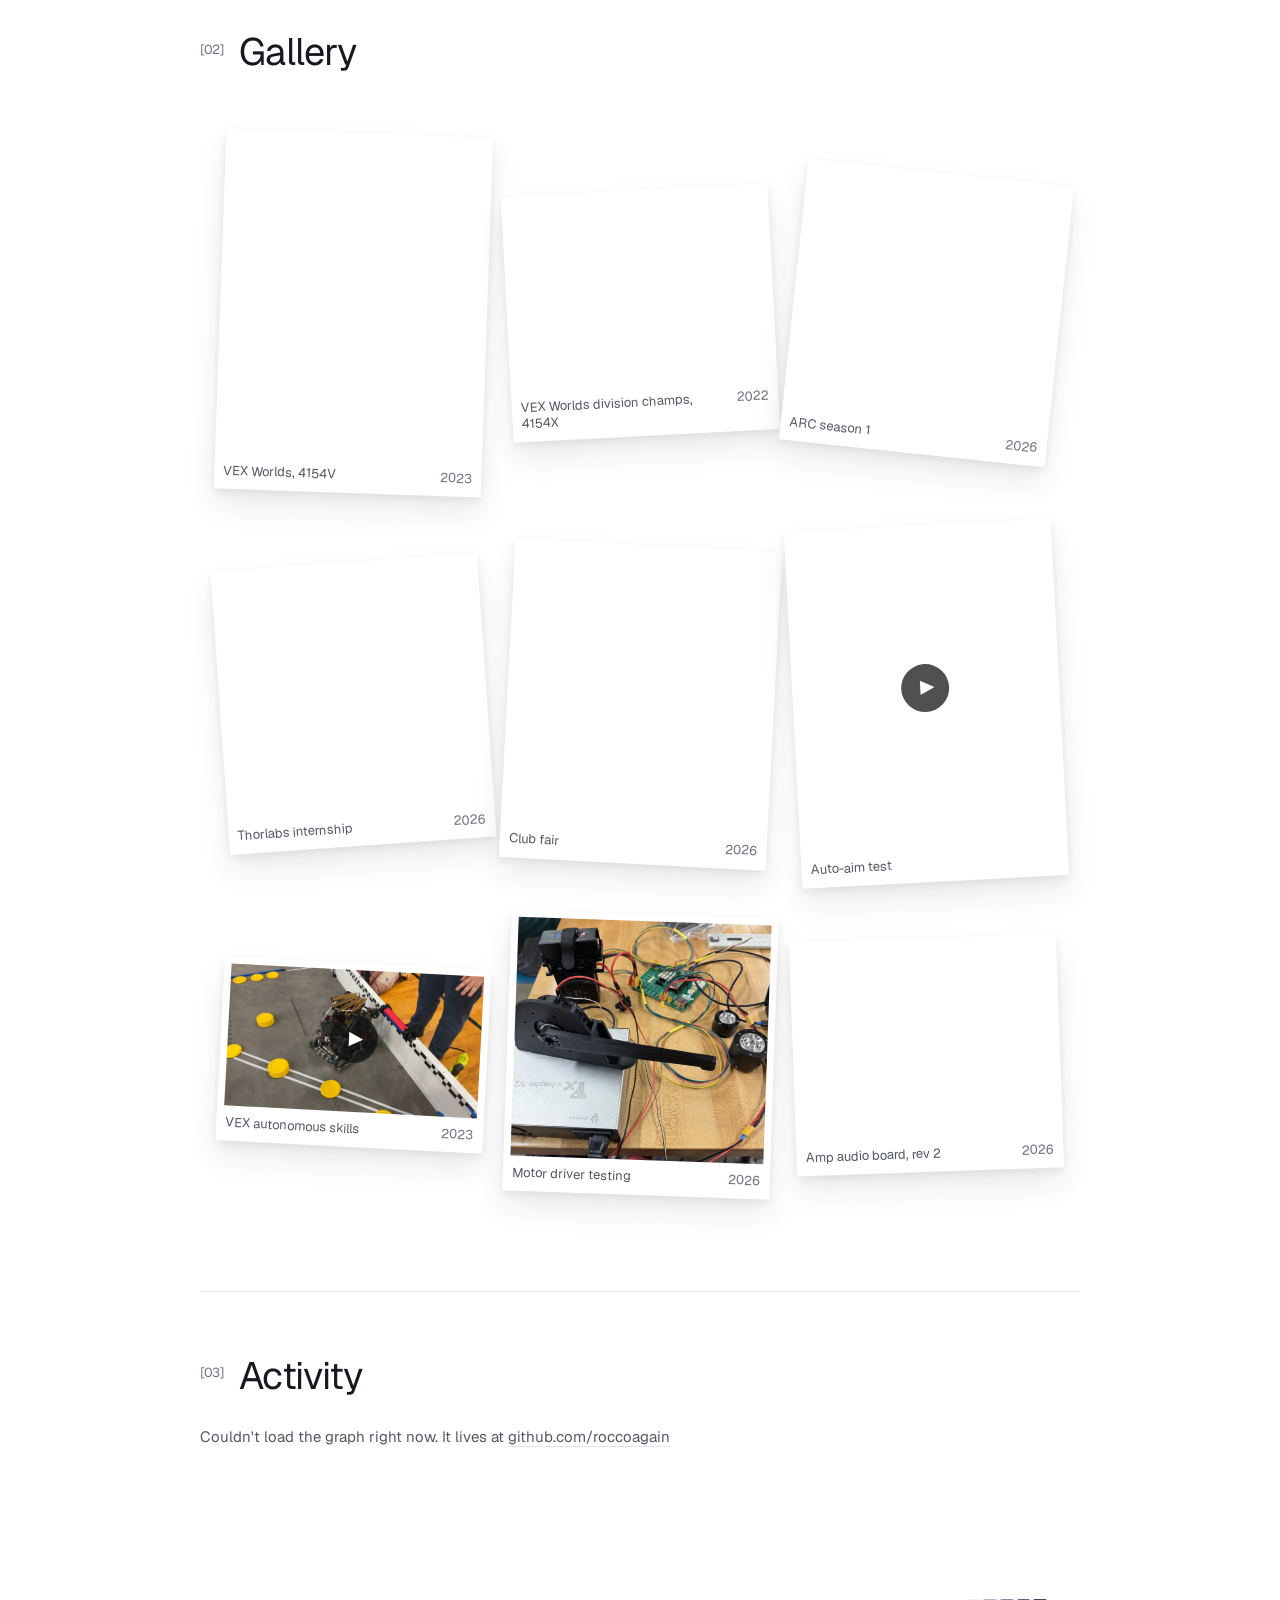
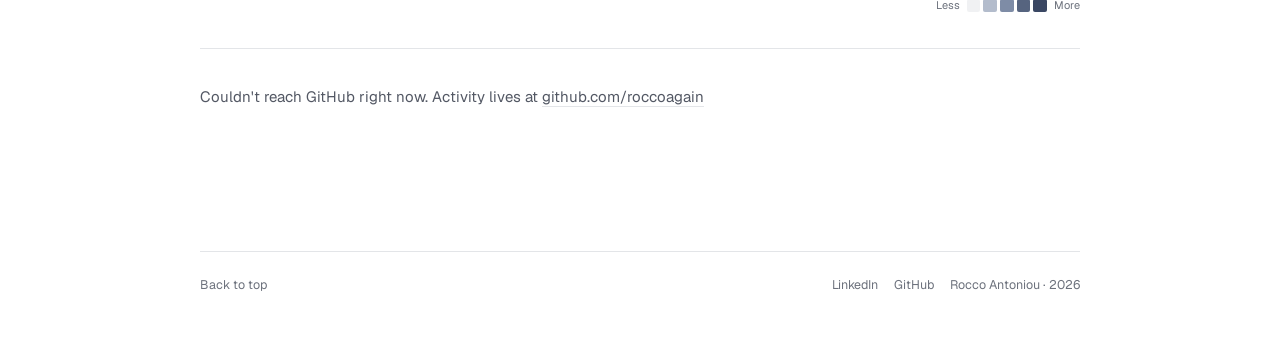
==== commit 80a88d0e: "Merge pull request #12 from roccoagain/claude/project-thread-4i2v6d Add a favicon and a link preview" ====
--- a/index.html
+++ b/index.html
@@ -8,6 +8,25 @@
   <meta name="theme-color" content="#ffffff" media="(prefers-color-scheme: light)" />
   <meta name="theme-color" content="#000000" media="(prefers-color-scheme: dark)" />
   <title>Rocco Antoniou</title>
+  <link rel="canonical" href="https://roccoantoniou.com/" />
+  <link rel="icon" href="favicon.ico" sizes="any" />
+  <link rel="icon" href="favicon-32.png" type="image/png" sizes="32x32" />
+  <link rel="icon" href="favicon-192.png" type="image/png" sizes="192x192" />
+  <link rel="apple-touch-icon" href="apple-touch-icon.png" />
+
+  <meta property="og:type" content="website" />
+  <meta property="og:site_name" content="Rocco Antoniou" />
+  <meta property="og:title" content="Rocco Antoniou" />
+  <meta property="og:description" content="Electrical & Computer Engineering student at the University of Colorado Boulder." />
+  <meta property="og:url" content="https://roccoantoniou.com/" />
+  <meta property="og:image" content="https://roccoantoniou.com/images/og-image.jpg" />
+  <meta property="og:image:width" content="1200" />
+  <meta property="og:image:height" content="630" />
+  <meta property="og:image:alt" content="Rocco Antoniou, Electrical & Computer Engineering, University of Colorado Boulder, beside a Chladni plate with sand settled into curved lines." />
+  <meta name="twitter:card" content="summary_large_image" />
+  <meta name="twitter:title" content="Rocco Antoniou" />
+  <meta name="twitter:description" content="Electrical & Computer Engineering student at the University of Colorado Boulder." />
+  <meta name="twitter:image" content="https://roccoantoniou.com/images/og-image.jpg" />
   <link rel="preload" href="Geist-Variable.woff2" as="font" type="font/woff2" crossorigin />
   <script>document.documentElement.classList.add("js");</script>
   <link rel="stylesheet" href="styles.css?v=24" />
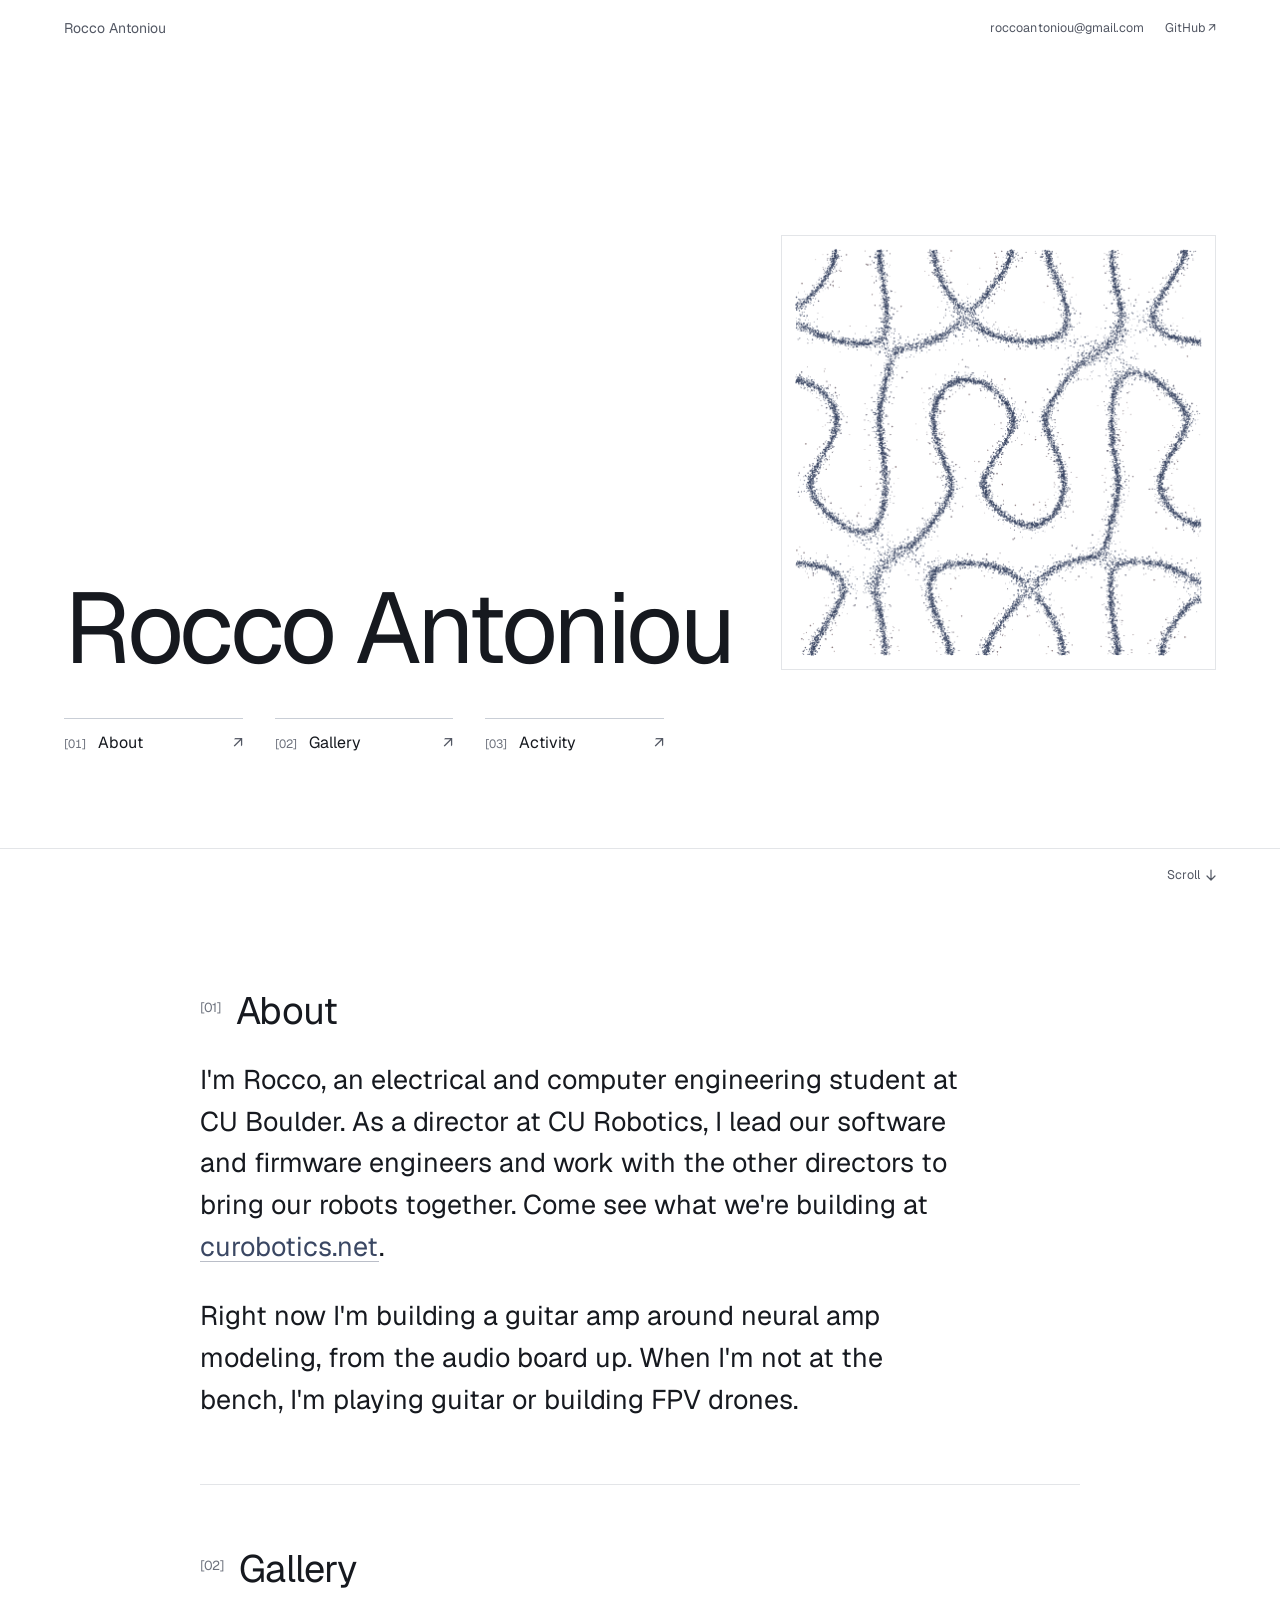
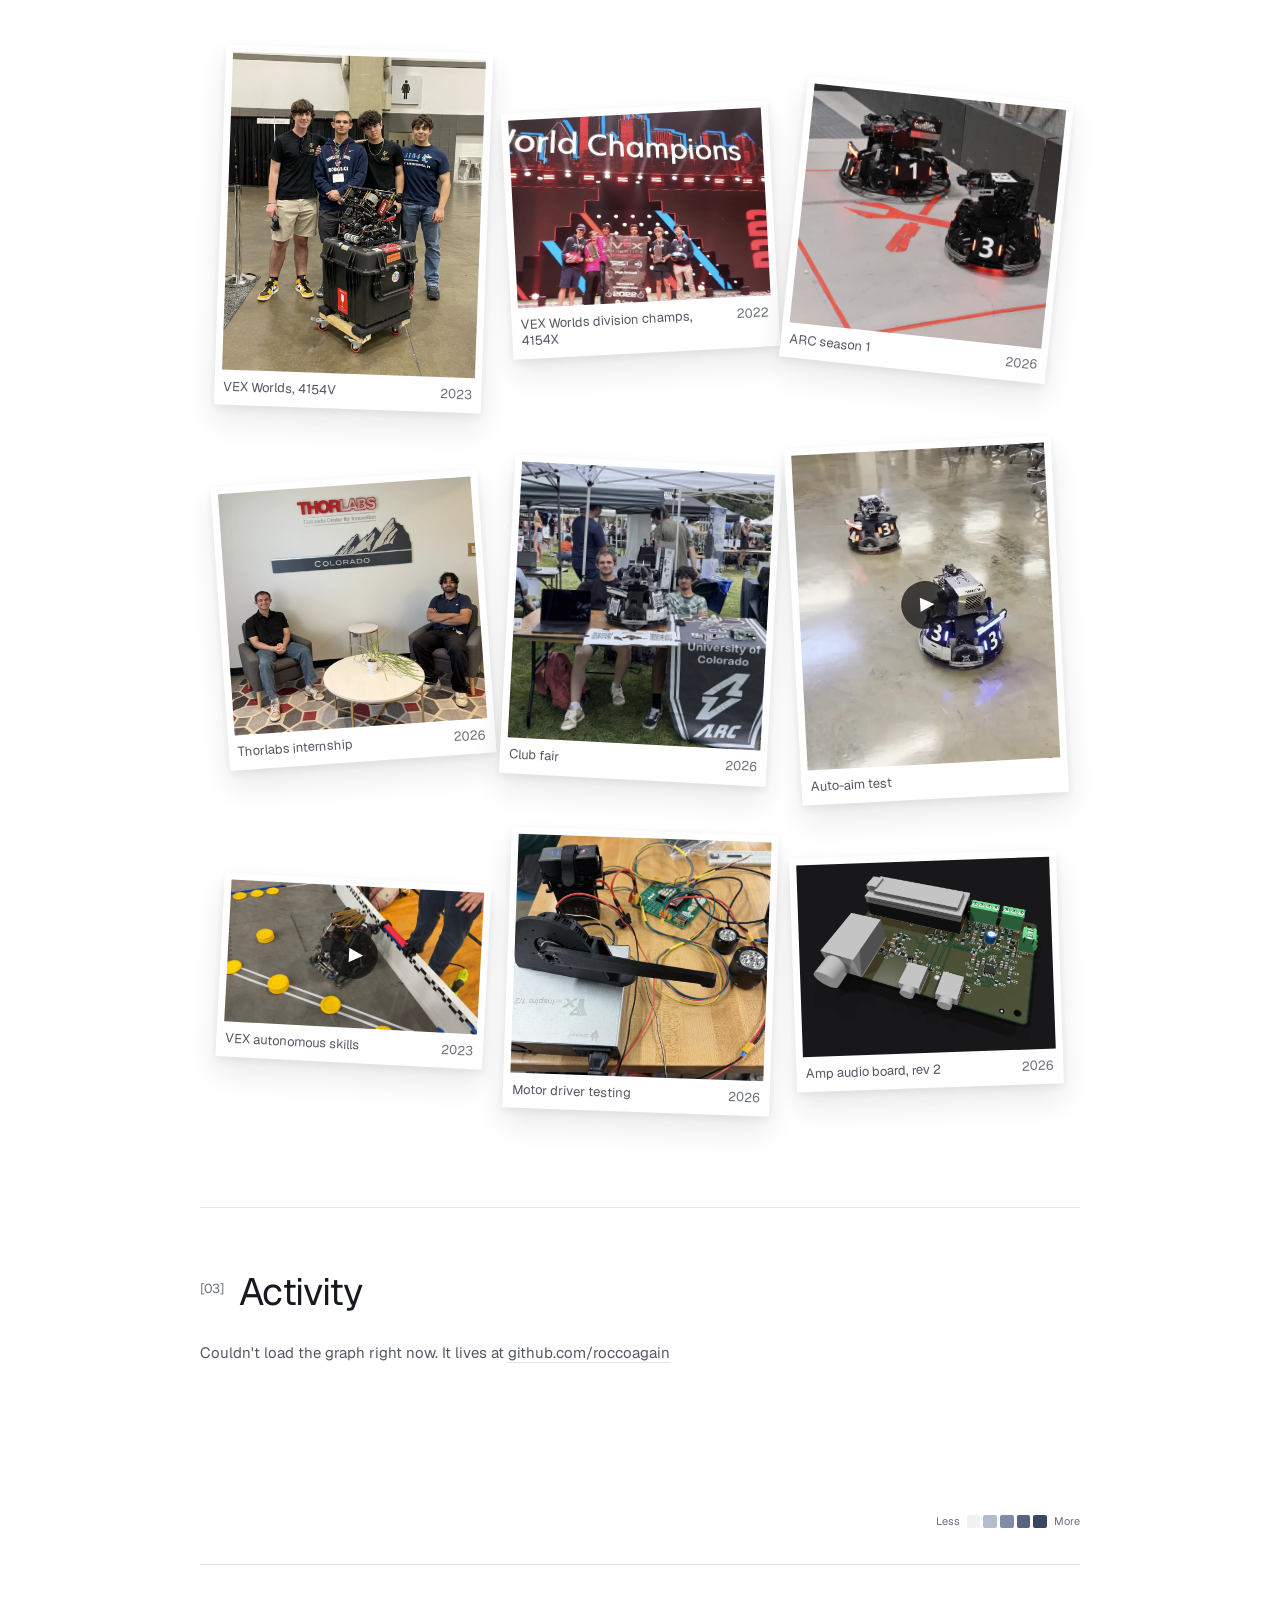
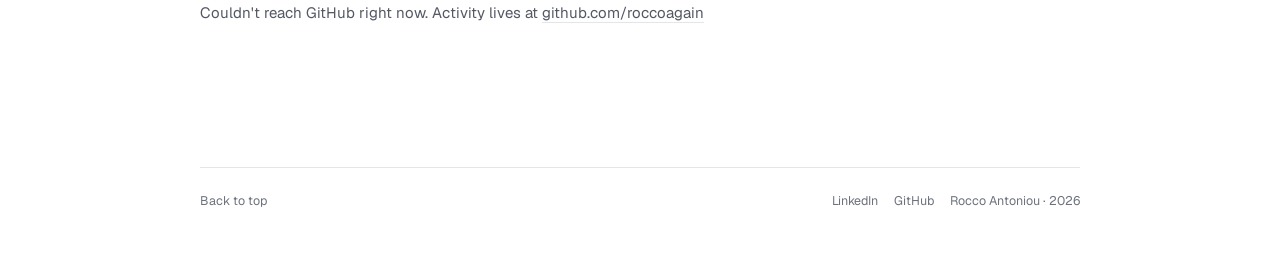
==== commit 9b66bef7: "Trim a sentence from the About text Co-Authored-By: Claude Sonnet 5.5 <noreply@anthropic.com>" ====
--- a/index.html
+++ b/index.html
@@ -94,7 +94,7 @@
   <main class="content">
     <section class="intro reveal" id="about">
       <h2 class="block-title"><span class="block-number">[01]</span> About</h2>
-      <p class="intro-text">I'm Rocco, an electrical and computer engineering student at CU Boulder. I love problems where performance is everything: a robot on a competition field, an amp that has to play in real time, a drone in the air. As a director at CU Robotics, I lead our software and firmware engineers and work with the other directors to bring our robots together. Come see what we're building at <a href="https://curobotics.net" target="_blank" rel="noopener noreferrer">curobotics.net</a>.</p>
+      <p class="intro-text">I'm Rocco, an electrical and computer engineering student at CU Boulder. As a director at CU Robotics, I lead our software and firmware engineers and work with the other directors to bring our robots together. Come see what we're building at <a href="https://curobotics.net" target="_blank" rel="noopener noreferrer">curobotics.net</a>.</p>
       <p class="intro-text">Right now I'm building a guitar amp around neural amp modeling, from the audio board up. When I'm not at the bench, I'm playing guitar or building FPV drones.</p>
     </section>
 
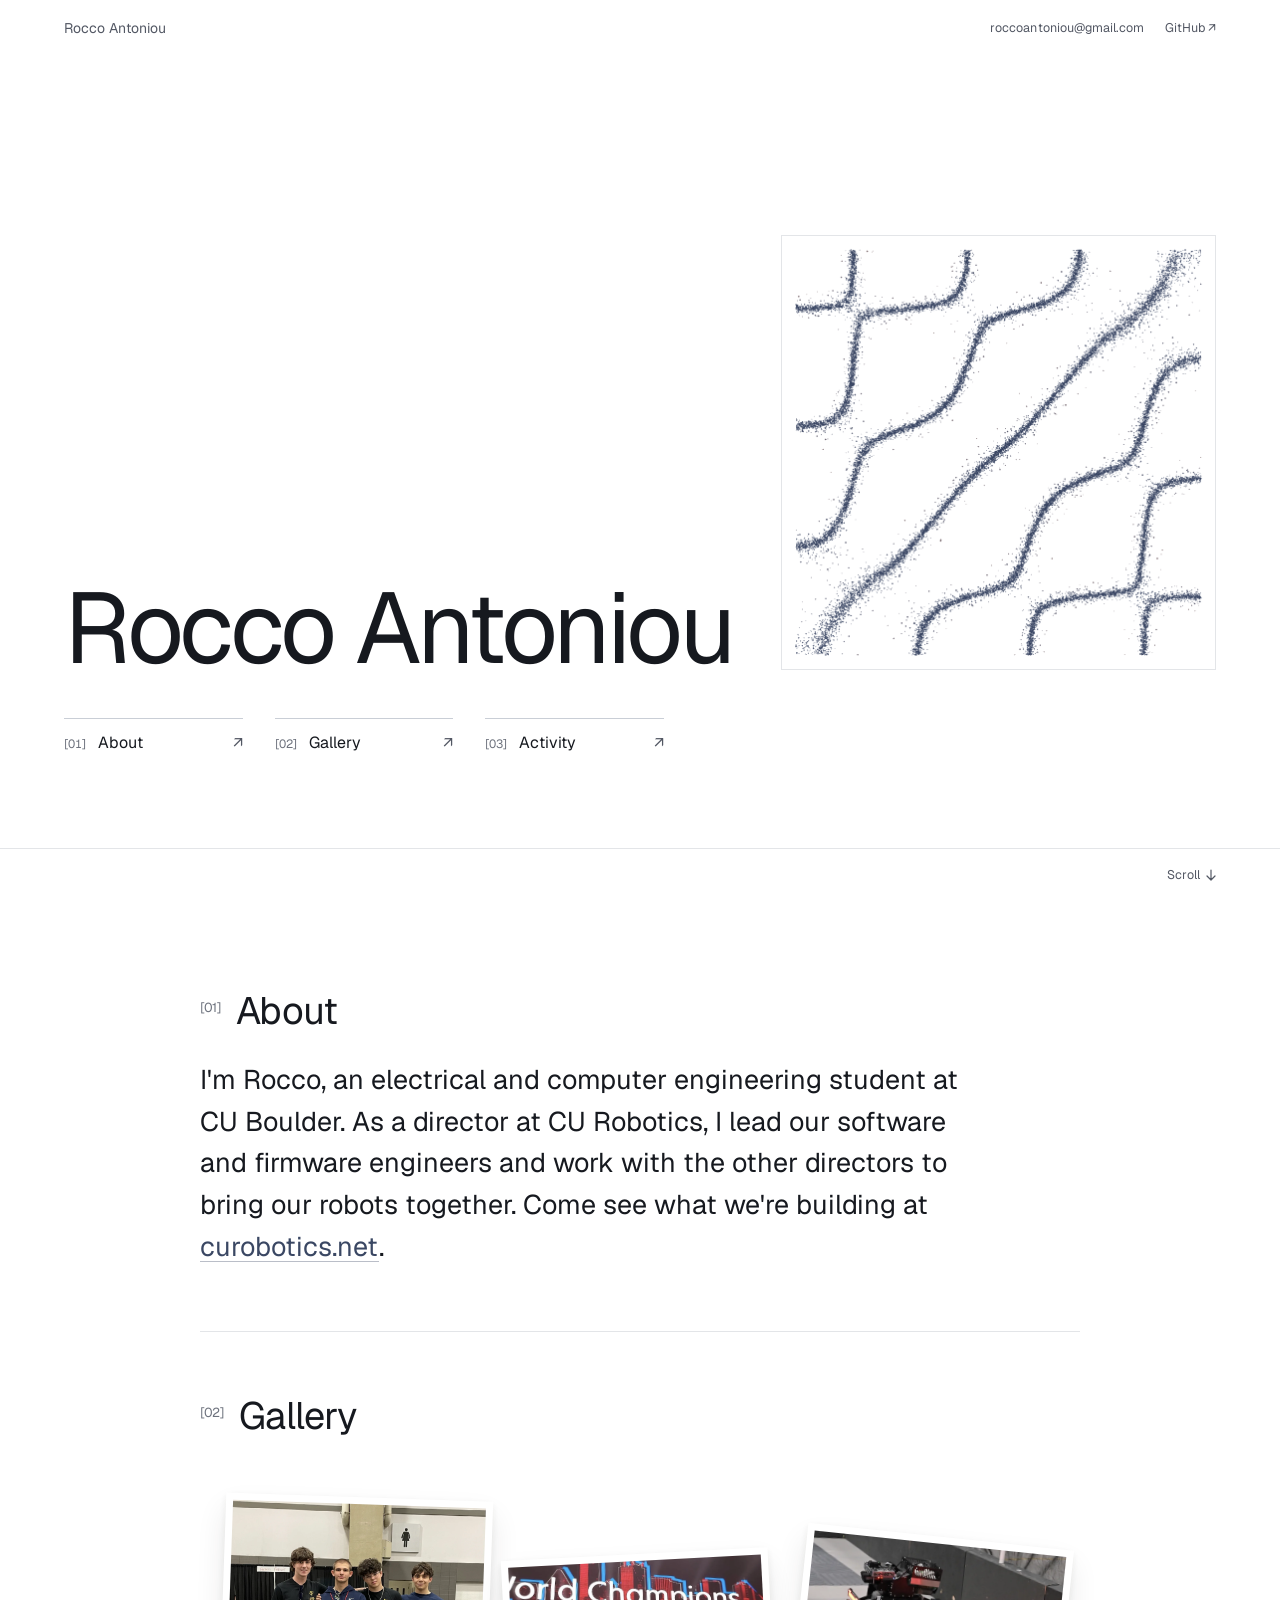
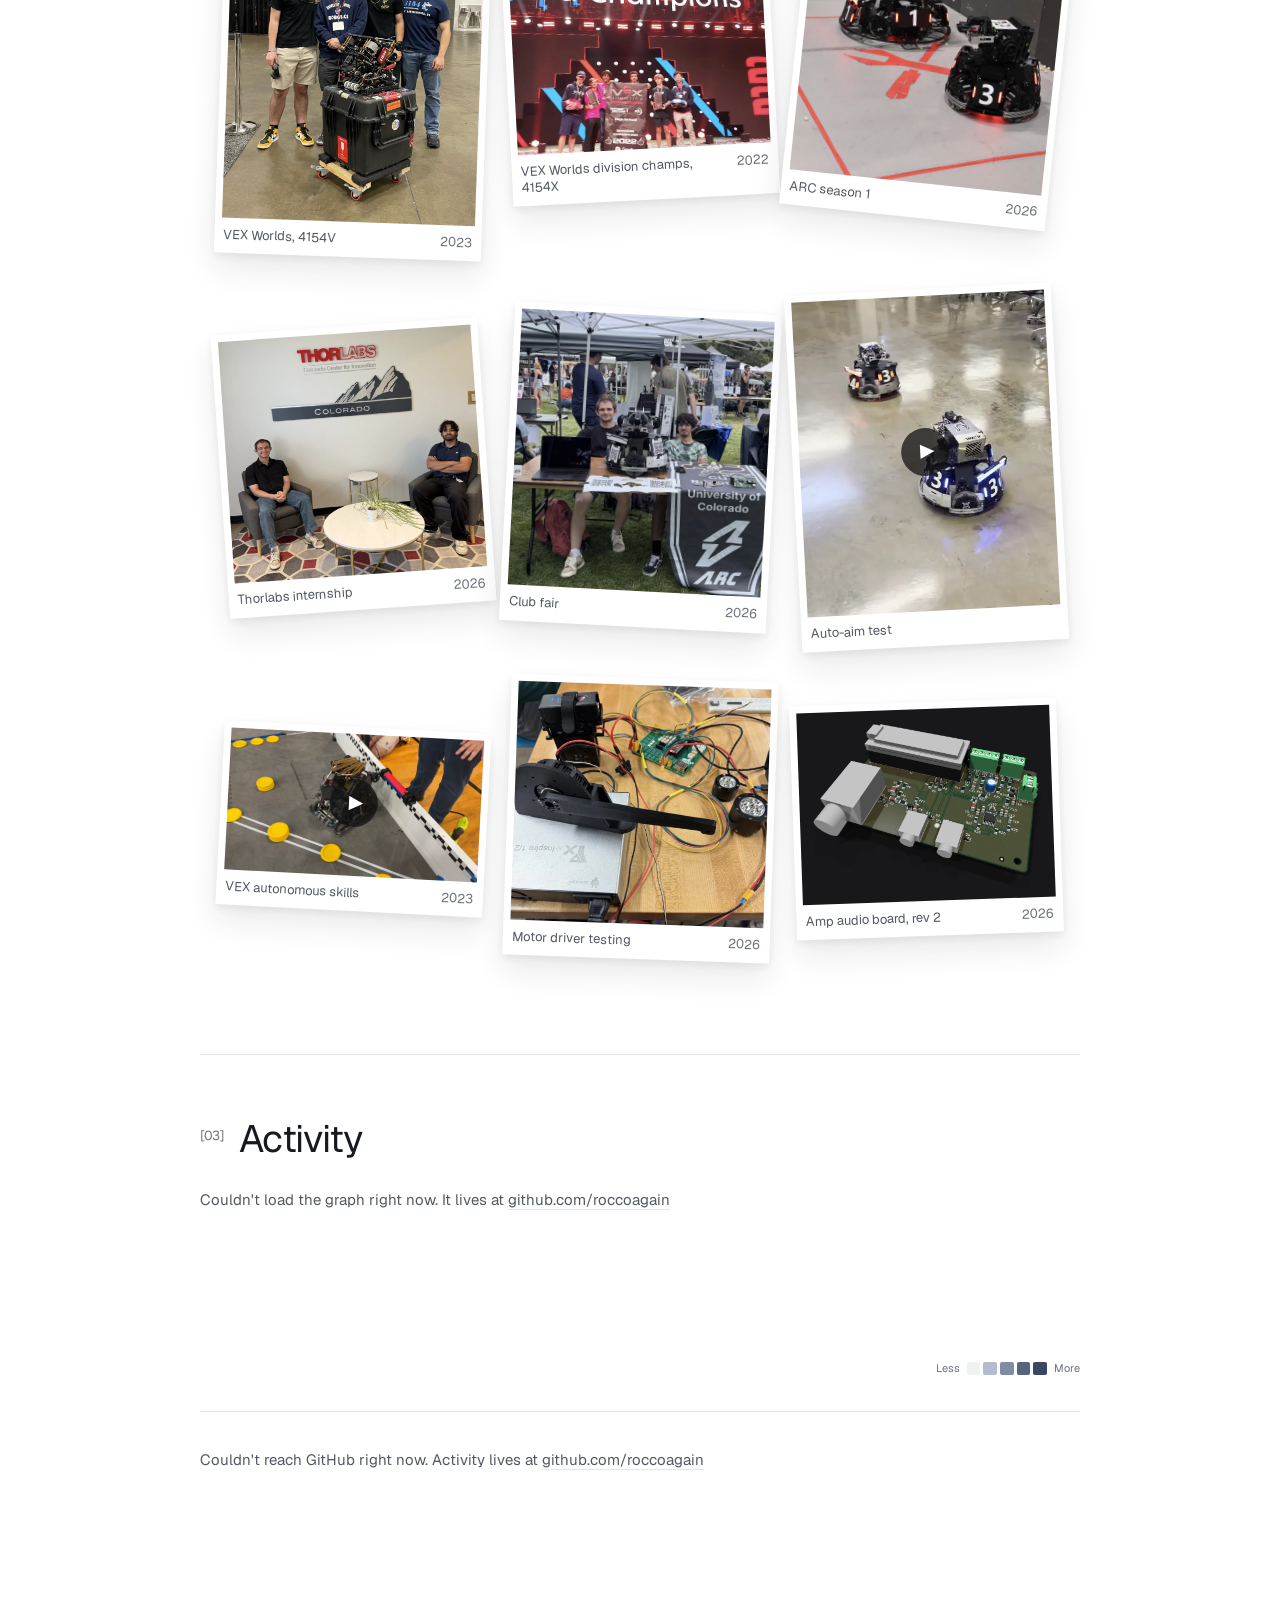
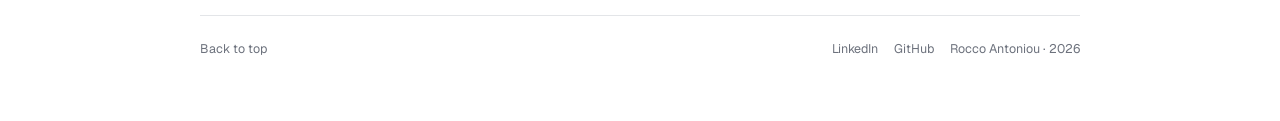
==== commit 1aca2ba9: "Remove the second About paragraph Co-Authored-By: Claude Sonnet 5.5 <noreply@anthropic.com>" ====
--- a/index.html
+++ b/index.html
@@ -95,7 +95,6 @@
     <section class="intro reveal" id="about">
       <h2 class="block-title"><span class="block-number">[01]</span> About</h2>
       <p class="intro-text">I'm Rocco, an electrical and computer engineering student at CU Boulder. As a director at CU Robotics, I lead our software and firmware engineers and work with the other directors to bring our robots together. Come see what we're building at <a href="https://curobotics.net" target="_blank" rel="noopener noreferrer">curobotics.net</a>.</p>
-      <p class="intro-text">Right now I'm building a guitar amp around neural amp modeling, from the audio board up. When I'm not at the bench, I'm playing guitar or building FPV drones.</p>
     </section>
 
     <section class="block" id="gallery" aria-labelledby="gallery-title">
